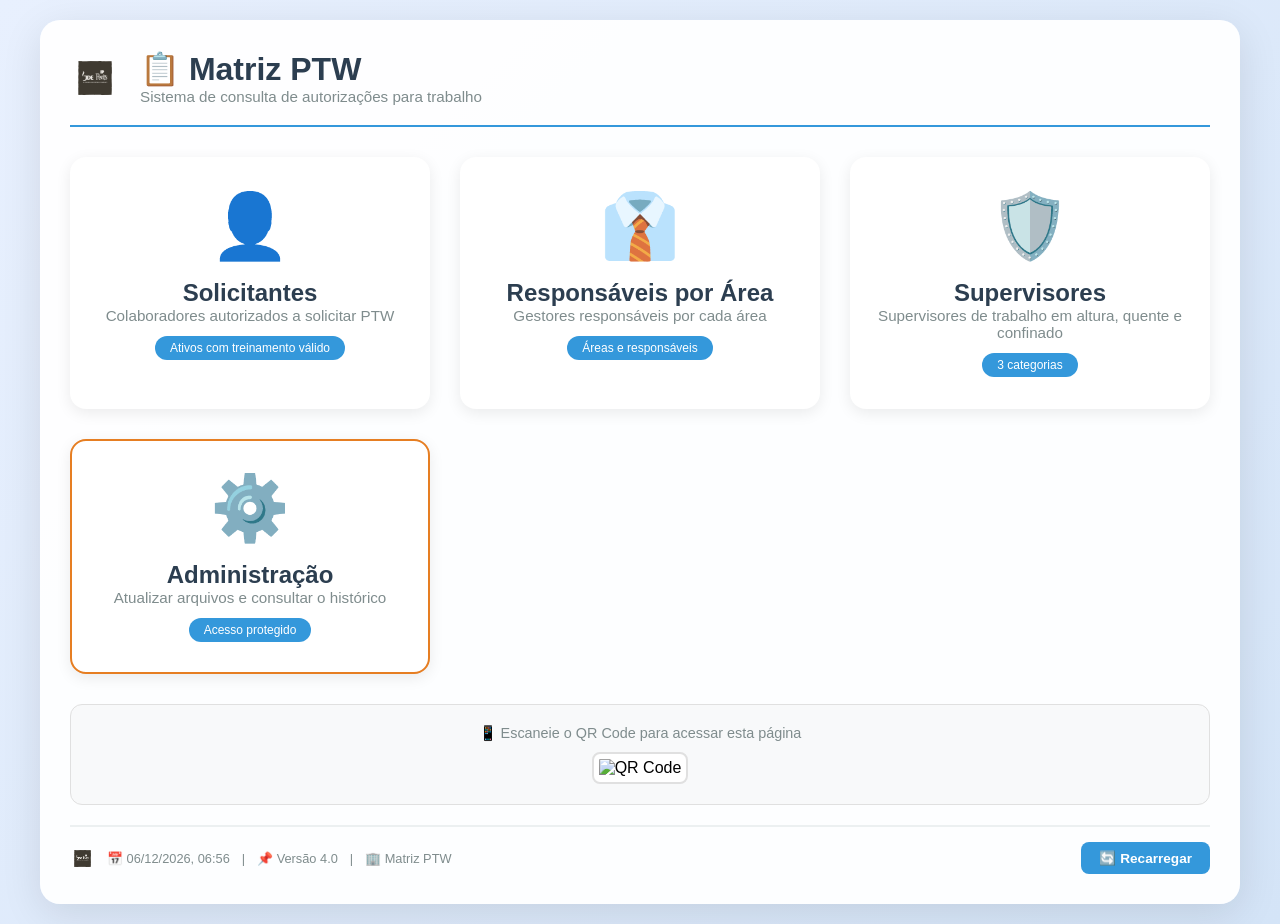
==== index.html @ 814be26e "Add protected admin data updates" ====
<!DOCTYPE html>
<html lang="pt-br">
<head>
    <meta charset="UTF-8" />
    <meta name="viewport" content="width=device-width, initial-scale=1.0" />
    <title>Matriz PTW - Sistema de Visualização</title>
    <link rel="stylesheet" href="style.css" />
</head>
<body>
    <div class="container">
        <header>
            <div class="header-top">
                <img src="imagens/logo-jde.png" alt="JDE Logo" class="logo-jde" />
                <div>
                    <h1>📋 Matriz PTW</h1>
                    <p>Sistema de consulta de autorizações para trabalho</p>
                </div>
            </div>
        </header>

        <main class="menu-principal">
            <div class="card-menu" onclick="window.location.href='solicitantes.html'">
                <div class="icon">👤</div>
                <h2>Solicitantes</h2>
                <p>Colaboradores autorizados a solicitar PTW</p>
                <span class="badge">Ativos com treinamento válido</span>
            </div>

            <div class="card-menu" onclick="window.location.href='responsaveis.html'">
                <div class="icon">👔</div>
                <h2>Responsáveis por Área</h2>
                <p>Gestores responsáveis por cada área</p>
                <span class="badge">Áreas e responsáveis</span>
            </div>

            <div class="card-menu" onclick="window.location.href='supervisores.html'">
                <div class="icon">🛡️</div>
                <h2>Supervisores</h2>
                <p>Supervisores de trabalho em altura, quente e confinado</p>
                <span class="badge">3 categorias</span>
            </div>

            <div class="card-menu card-admin" onclick="window.location.href='admin.html'">
                <div class="icon">⚙️</div>
                <h2>Administração</h2>
                <p>Atualizar arquivos e consultar o histórico</p>
                <span class="badge">Acesso protegido</span>
            </div>
        </main>

        <!-- QR Code Central -->
        <div class="qr-code-central">
            <p>📱 Escaneie o QR Code para acessar esta página</p>
            <img id="qrIndex" src="" alt="QR Code" />
        </div>

        <footer>
            <div class="footer-left">
                <img src="imagens/logo-jde.png" alt="JDE" class="logo-footer" />
                <span>📅 <span id="data-atualizacao">Carregando...</span></span>
                <span>|</span>
                <span>📌 Versão 4.0</span>
                <span>|</span>
                <span>🏢 Matriz PTW</span>
            </div>
            <div class="footer-right">
                <button onclick="atualizarDados()" class="btn-atualizar">🔄 Recarregar</button>
            </div>
        </footer>
    </div>

    <script src="script.js"></script>
</body>
</html>
---- style.css ----
* {
    margin: 0;
    padding: 0;
    box-sizing: border-box;
    font-family: 'Segoe UI', Tahoma, Geneva, Verdana, sans-serif;
}

body {
    background: linear-gradient(135deg, #e8f0fe 0%, #d4e4f7 100%);
    min-height: 100vh;
    padding: 20px;
}

.container {
    max-width: 1200px;
    margin: 0 auto;
    background: rgba(255, 255, 255, 0.95);
    border-radius: 20px;
    padding: 30px;
    box-shadow: 0 10px 40px rgba(0, 0, 0, 0.1);
}

/* ===== HEADER ===== */
header {
    display: flex;
    justify-content: space-between;
    align-items: center;
    flex-wrap: wrap;
    padding-bottom: 20px;
    border-bottom: 2px solid #3498db;
    margin-bottom: 30px;
}

.header-top {
    display: flex;
    align-items: center;
    gap: 20px;
}

.logo-jde {
    height: 50px;
    width: auto;
    object-fit: contain;
}

header h1 {
    font-size: 2rem;
    color: #2c3e50;
}

header p {
    color: #7f8c8d;
    font-size: 0.95rem;
}

.btn-voltar {
    background: #7f8c8d;
    color: white;
    padding: 8px 16px;
    border-radius: 8px;
    text-decoration: none;
    font-weight: 600;
    transition: background 0.3s;
    font-size: 0.9rem;
}

.btn-voltar:hover {
    background: #95a5a6;
}

/* ===== MENU PRINCIPAL ===== */
.menu-principal {
    display: grid;
    grid-template-columns: repeat(auto-fit, minmax(280px, 1fr));
    gap: 30px;
    margin: 30px 0;
}

.card-menu {
    background: white;
    border-radius: 16px;
    padding: 30px 20px;
    text-align: center;
    cursor: pointer;
    transition: all 0.3s ease;
    box-shadow: 0 4px 15px rgba(0, 0, 0, 0.08);
    border: 2px solid transparent;
}

.card-menu:hover {
    transform: translateY(-8px);
    box-shadow: 0 12px 30px rgba(52, 152, 219, 0.25);
    border-color: #3498db;
}

.card-menu .icon {
    font-size: 4rem;
    margin-bottom: 15px;
}

.card-menu h2 {
    color: #2c3e50;
    font-size: 1.5rem;
}

.card-menu p {
    color: #7f8c8d;
    font-size: 0.95rem;
}

.card-menu .badge {
    display: inline-block;
    background: #3498db;
    color: white;
    padding: 5px 15px;
    border-radius: 20px;
    font-size: 0.75rem;
    margin-top: 12px;
}
    .card-admin {
        border-color: #e67e22;
    }
    .admin-login {
        max-width: 420px;
        margin: 50px auto 80px;
        padding: 35px;
        text-align: center;
        background: #f8f9fa;
        border: 1px solid #e0e0e0;
        border-radius: 16px;
    }
    .admin-lock,
    .admin-card-icon {
        font-size: 3rem;
        margin-bottom: 12px;
    }
    .admin-login h2,
    .admin-toolbar h2 {
        color: #2c3e50;
    }
    .admin-login p,
    .admin-toolbar p,
    .admin-upload-card p {
        color: #7f8c8d;
        margin: 8px 0 20px;
    }
    .admin-login form {
        display: flex;
        flex-direction: column;
        gap: 10px;
        text-align: left;
    }
    .admin-login input {
        padding: 12px 14px;
        border: 2px solid #e0e0e0;
        border-radius: 8px;
        font-size: 1rem;
    }
    .admin-login input:focus {
        outline: none;
        border-color: #e67e22;
    }
    .admin-toolbar {
        display: flex;
        justify-content: space-between;
        align-items: center;
        gap: 20px;
        margin-bottom: 20px;
    }
    .admin-upload-grid {
        display: grid;
        grid-template-columns: repeat(2, minmax(0, 1fr));
        gap: 20px;
    }
    .admin-upload-card {
        padding: 25px;
        border: 1px solid #e0e0e0;
        border-top: 4px solid #e67e22;
        border-radius: 12px;
        background: #fff;
    }
    .admin-upload-card h3 {
        color: #2c3e50;
        font-size: 1.25rem;
    }
    .file-picker {
        display: inline-block;
        background: #2c3e50;
        color: #fff;
        padding: 9px 14px;
        border-radius: 8px;
        cursor: pointer;
        font-weight: 600;
        font-size: .85rem;
    }
    .file-picker input {
        display: none;
    }
    .selected-file {
        display: block;
        min-height: 20px;
        margin: 12px 0;
        color: #7f8c8d;
        font-size: .8rem;
        overflow-wrap: anywhere;
    }
    .admin-upload-button {
        background: #27ae60;
    }
    .admin-upload-button:disabled {
        background: #bdc3c7;
        cursor: not-allowed;
    }
    .btn-secundario {
        background: #7f8c8d;
    }
    .history-section {
        margin-top: 45px;
    }
    .history-empty {
        text-align: center;
        padding: 25px !important;
        color: #7f8c8d;
    }
    .history-section table {
        min-width: 850px;
    }

/* ===== FILTROS ===== */
.filtros {
    display: flex;
    flex-wrap: wrap;
    gap: 15px;
    margin-bottom: 25px;
    padding: 20px;
    background: #f8f9fa;
    border-radius: 12px;
    align-items: center;
}

.filtros input,
.filtros select {
    flex: 1;
    min-width: 180px;
    padding: 10px 14px;
    border: 2px solid #e0e0e0;
    border-radius: 8px;
    font-size: 0.95rem;
    transition: border-color 0.3s;
}

.filtros input:focus,
.filtros select:focus {
    outline: none;
    border-color: #3498db;
}

.filtros label {
    font-weight: 600;
    color: #2c3e50;
    margin-right: 6px;
    font-size: 0.9rem;
}

.contador {
    background: #2c3e50;
    color: white;
    padding: 6px 14px;
    border-radius: 20px;
    font-size: 0.8rem;
    font-weight: 600;
    white-space: nowrap;
}

/* ===== TABELAS ===== */
.tabela-container {
    overflow-x: auto;
    border-radius: 12px;
    border: 1px solid #e0e0e0;
}

table {
    width: 100%;
    border-collapse: collapse;
    font-size: 0.9rem;
    min-width: 600px;
}

thead {
    background: #2c3e50;
    color: white;
}

thead th {
    padding: 12px 16px;
    text-align: left;
    font-weight: 600;
    white-space: nowrap;
}

tbody tr:nth-child(even) {
    background: #f8f9fa;
}

tbody tr:hover {
    background: #e3f2fd;
}

tbody td {
    padding: 10px 16px;
    border-bottom: 1px solid #e0e0e0;
}

.status-valido {
    color: #27ae60;
    font-weight: 700;
}

.status-vencido {
    color: #e74c3c;
    font-weight: 700;
}

.areas-lista {
    display: flex;
    flex-wrap: wrap;
    gap: 4px;
}

.areas-lista span {
    background: #ecf0f1;
    padding: 2px 10px;
    border-radius: 12px;
    font-size: 0.7rem;
}

/* ===== ABAS ===== */
.abas {
    display: flex;
    gap: 5px;
    margin-bottom: 20px;
    flex-wrap: wrap;
}

.aba {
    padding: 10px 20px;
    background: #ecf0f1;
    border: none;
    border-radius: 8px 8px 0 0;
    cursor: pointer;
    font-weight: 600;
    font-size: 0.95rem;
    transition: all 0.3s;
    color: #2c3e50;
}

.aba.ativa {
    background: #2c3e50;
    color: white;
}

.aba:hover:not(.ativa) {
    background: #d5dbdb;
}

/* ===== QR CODE CENTRAL ===== */
.qr-code-central {
    text-align: center;
    padding: 20px;
    margin: 20px 0;
    background: #f8f9fa;
    border-radius: 12px;
    border: 1px solid #e0e0e0;
}

.qr-code-central p {
    color: #7f8c8d;
    font-size: 0.9rem;
    margin-bottom: 10px;
}

.qr-code-central img {
    width: 120px;
    height: 120px;
    border: 2px solid #e0e0e0;
    border-radius: 8px;
    padding: 5px;
    background: white;
}

/* ===== FOOTER ACTIONS ===== */
.footer-actions {
    display: flex;
    justify-content: space-between;
    align-items: center;
    flex-wrap: wrap;
    gap: 20px;
    margin-top: 25px;
    padding: 15px 20px;
    background: #f8f9fa;
    border-radius: 12px;
    border: 1px solid #e0e0e0;
}

.upload-section {
    display: flex;
    flex-direction: column;
    align-items: flex-start;
    gap: 5px;
}

.upload-hint {
    font-size: 0.75rem;
    color: #7f8c8d;
    background: #ecf0f1;
    padding: 4px 12px;
    border-radius: 12px;
}

.qr-code {
    text-align: center;
    min-width: 100px;
}

.qr-code img {
    width: 80px;
    height: 80px;
    border: 2px solid #e0e0e0;
    border-radius: 8px;
    padding: 4px;
    background: white;
}

.qr-code p {
    margin-top: 4px;
    font-size: 0.7rem;
    color: #7f8c8d;
}

/* ===== FOOTER ===== */
footer {
    margin-top: 20px;
    padding-top: 15px;
    border-top: 2px solid #ecf0f1;
    display: flex;
    justify-content: space-between;
    align-items: center;
    flex-wrap: wrap;
    gap: 10px;
}

.footer-left {
    display: flex;
    align-items: center;
    gap: 12px;
    flex-wrap: wrap;
    color: #7f8c8d;
    font-size: 0.8rem;
}

.logo-footer {
    height: 25px;
    width: auto;
    object-fit: contain;
}

.footer-right {
    display: flex;
    gap: 8px;
    flex-wrap: wrap;
}

/* ===== BOTÕES ===== */
.btn-atualizar {
    background: #3498db;
    color: white;
    border: none;
    padding: 8px 18px;
    border-radius: 8px;
    font-weight: 600;
    cursor: pointer;
    transition: background 0.3s;
    font-size: 0.85rem;
}

.btn-atualizar:hover {
    background: #2980b9;
}

/* ===== MODAL ===== */
.modal {
    position: fixed;
    z-index: 1000;
    left: 0;
    top: 0;
    width: 100%;
    height: 100%;
    background: rgba(0,0,0,0.5);
    display: flex;
    align-items: center;
    justify-content: center;
}

.modal-content {
    background: white;
    border-radius: 16px;
    max-width: 550px;
    width: 90%;
    max-height: 90vh;
    overflow-y: auto;
    box-shadow: 0 20px 60px rgba(0,0,0,0.3);
}

.modal-header {
    padding: 16px 24px;
    border-bottom: 2px solid #ecf0f1;
    display: flex;
    justify-content: space-between;
    align-items: center;
}

.modal-header h2 {
    margin: 0;
    color: #2c3e50;
    font-size: 1.3rem;
}

.modal-close {
    font-size: 28px;
    cursor: pointer;
    color: #7f8c8d;
    line-height: 1;
}

.modal-close:hover {
    color: #e74c3c;
}

.modal-body {
    padding: 24px;
}

.modal-body p {
    color: #7f8c8d;
    margin-bottom: 15px;
}

.arquivo-esperado {
    background: #fff3cd;
    padding: 10px 14px;
    border-radius: 8px;
    margin: 10px 0;
    border: 1px solid #ffc107;
    font-size: 0.9rem;
}

.arquivo-esperado strong {
    color: #856404;
}

.arquivo-esperado span {
    color: #856404;
    font-weight: 600;
}

.upload-area {
    border: 2px dashed #3498db;
    border-radius: 12px;
    padding: 30px;
    text-align: center;
    cursor: pointer;
    transition: all 0.3s;
    background: #f8f9fa;
    margin: 15px 0;
}

.upload-area.dragover {
    border-color: #27ae60;
    background: #e8f8f0;
}

.upload-area.has-file {
    border-color: #27ae60;
    background: #e8f8f0;
}

.file-info {
    background: #e8f4fd;
    padding: 10px 14px;
    border-radius: 8px;
    margin: 10px 0;
}

.upload-loading {
    background: #e8f4fd;
    padding: 12px;
    border-radius: 8px;
    margin: 10px 0;
    text-align: center;
}

.upload-error {
    background: #fde8e8;
    padding: 12px;
    border-radius: 8px;
    margin: 10px 0;
    text-align: center;
    color: #e74c3c;
}

/* ===== RESPONSIVIDADE ===== */
@media (max-width: 768px) {
    .container {
        padding: 15px;
    }

    header {
        flex-direction: column;
        align-items: stretch;
        gap: 10px;
    }

    .header-top {
        flex-direction: column;
        text-align: center;
    }

    .logo-jde {
        height: 40px;
    }

    header h1 {
        font-size: 1.5rem;
    }

    .btn-voltar {
        text-align: center;
    }

    .menu-principal {
        grid-template-columns: 1fr;
    }
        .admin-upload-grid {
            grid-template-columns: 1fr;
        }
        .admin-toolbar {
            align-items: stretch;
            flex-direction: column;
        }

    .filtros {
        flex-direction: column;
        padding: 15px;
    }

    .filtros input,
    .filtros select {
        min-width: 100%;
    }

    .footer-actions {
        flex-direction: column;
        align-items: center;
        text-align: center;
    }

    .upload-section {
        align-items: center;
    }

    .qr-code {
        min-width: 80px;
    }

    .qr-code img {
        width: 60px;
        height: 60px;
    }

    footer {
        flex-direction: column;
        text-align: center;
    }

    .footer-left {
        justify-content: center;
    }

    .footer-right {
        justify-content: center;
    }

    .logo-footer {
        height: 20px;
    }

    .qr-code-central img {
        width: 100px;
        height: 100px;
    }

    table {
        font-size: 0.75rem;
        min-width: 400px;
    }

    thead th,
    tbody td {
        padding: 6px 10px;
    }

    .modal-content {
        max-width: 95%;
    }

    .modal-body {
        padding: 16px;
    }

    .upload-area {
        padding: 20px;
    }

    .upload-area div[style*="font-size:4rem"] {
        font-size: 3rem !important;
    }
}
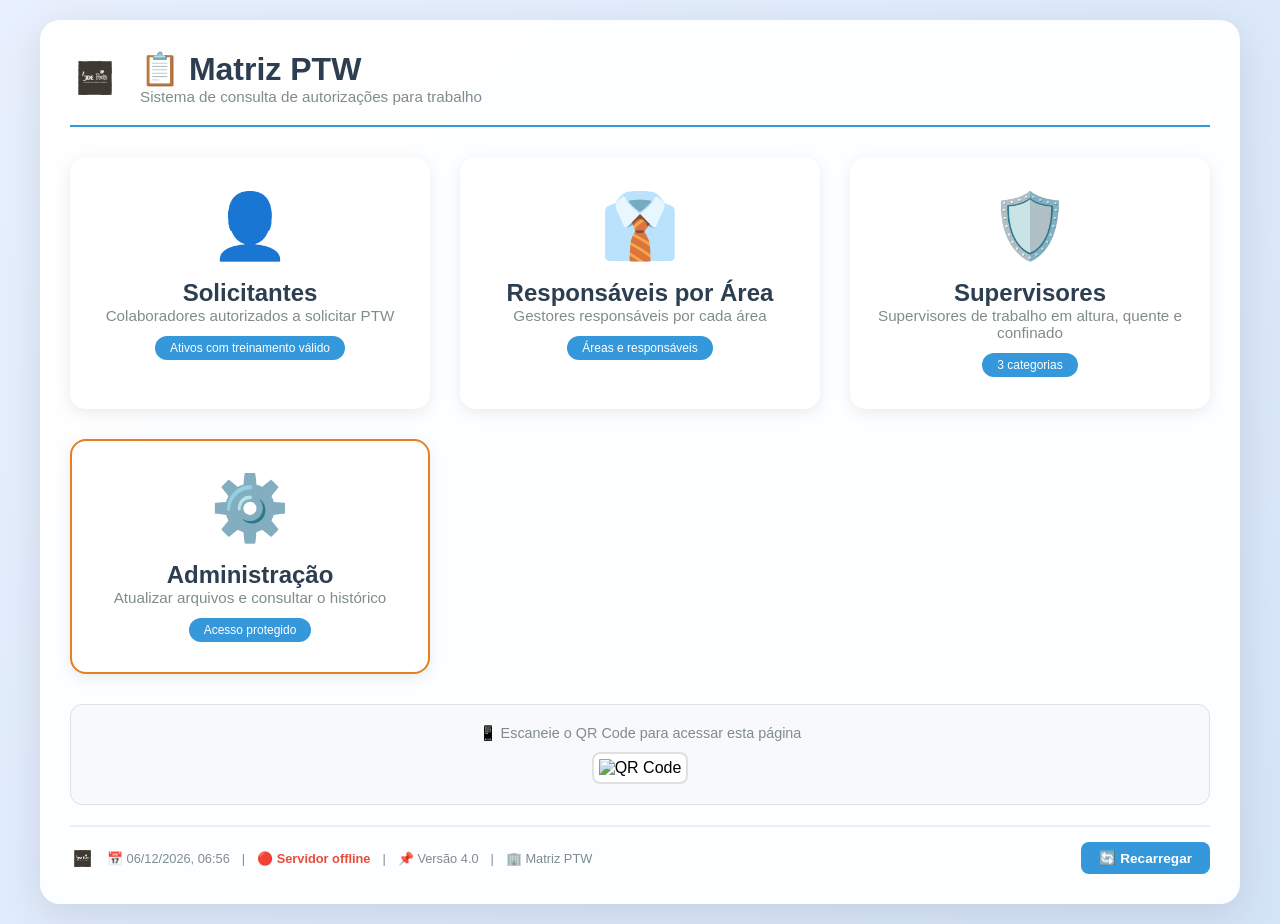
==== commit f4ea5f55: "Prepare API URLs for production" ====
--- a/index.html
+++ b/index.html
@@ -59,6 +59,8 @@
                 <img src="imagens/logo-jde.png" alt="JDE" class="logo-footer" />
                 <span>📅 <span id="data-atualizacao">Carregando...</span></span>
                 <span>|</span>
+                <span id="status-servidor">🟡 Verificando servidor...</span>
+                <span>|</span>
                 <span>📌 Versão 4.0</span>
                 <span>|</span>
                 <span>🏢 Matriz PTW</span>
--- a/style.css
+++ b/style.css
@@ -321,6 +321,16 @@
     font-weight: 700;
 }
 
+.servidor-online {
+    color: #27ae60;
+    font-weight: 600;
+}
+
+.servidor-offline {
+    color: #e74c3c;
+    font-weight: 600;
+}
+
 .areas-lista {
     display: flex;
     flex-wrap: wrap;
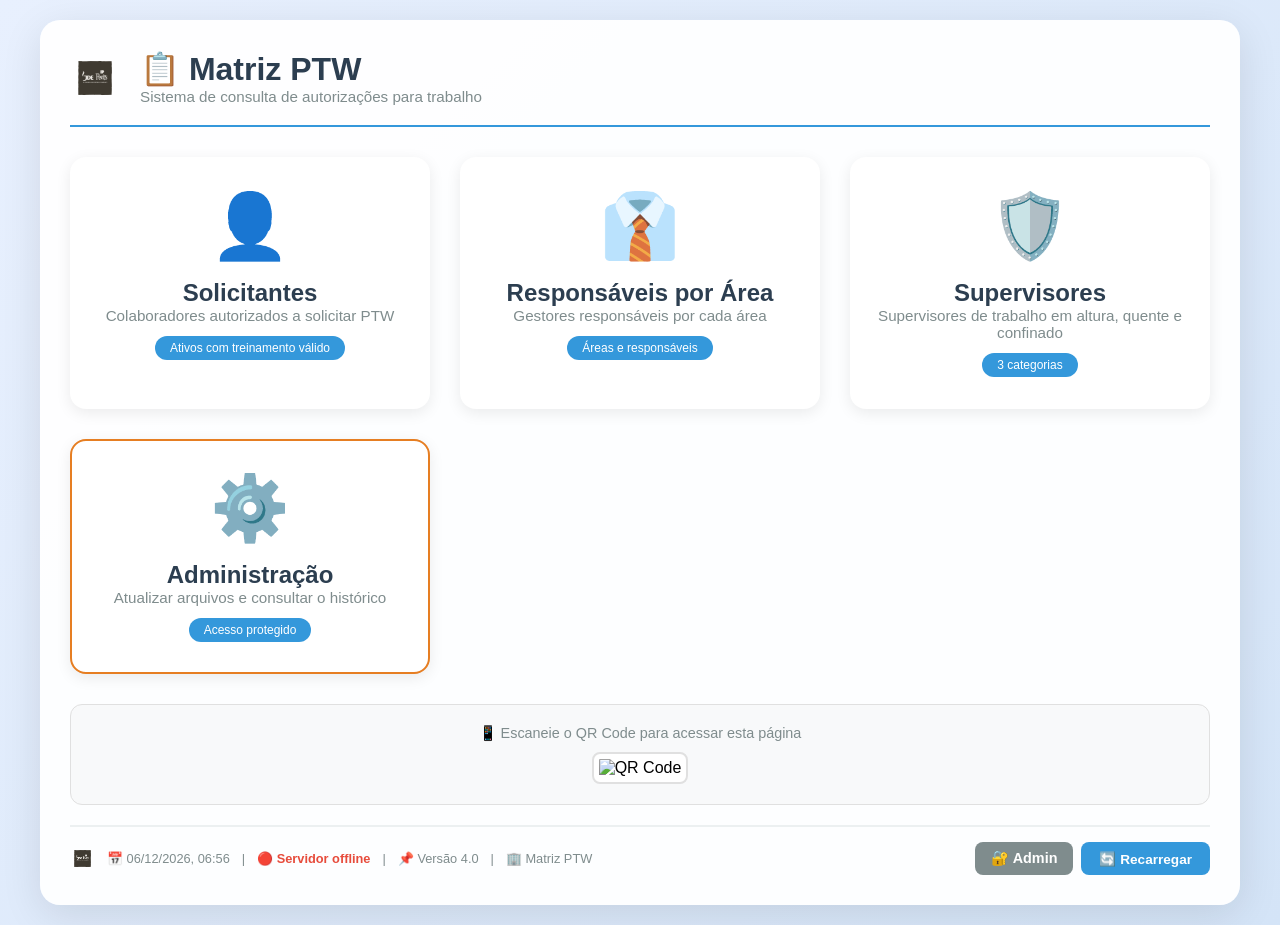
==== commit 4e6d6281: "Add Vercel serverless PTW administration" ====
--- a/index.html
+++ b/index.html
@@ -66,6 +66,7 @@
                 <span>🏢 Matriz PTW</span>
             </div>
             <div class="footer-right">
+                <a href="admin.html" class="btn-voltar">🔐 Admin</a>
                 <button onclick="atualizarDados()" class="btn-atualizar">🔄 Recarregar</button>
             </div>
         </footer>
--- a/style.css
+++ b/style.css
@@ -226,6 +226,38 @@
         min-width: 850px;
     }
 
+    .progress-wrap {
+        margin: 20px 0;
+        padding: 14px;
+        background: #f8f9fa;
+        border: 1px solid #e0e0e0;
+        border-radius: 10px;
+    }
+
+    .progress-label {
+        display: flex;
+        justify-content: space-between;
+        gap: 12px;
+        margin-bottom: 8px;
+        color: #2c3e50;
+        font-size: .85rem;
+    }
+
+    .progress-wrap progress {
+        width: 100%;
+        height: 12px;
+        accent-color: #27ae60;
+    }
+
+    .admin-count {
+        margin: 12px 0;
+        padding: 12px 14px;
+        color: #2c3e50;
+        background: #e8f4fd;
+        border-radius: 8px;
+        font-weight: 600;
+    }
+
 /* ===== FILTROS ===== */
 .filtros {
     display: flex;
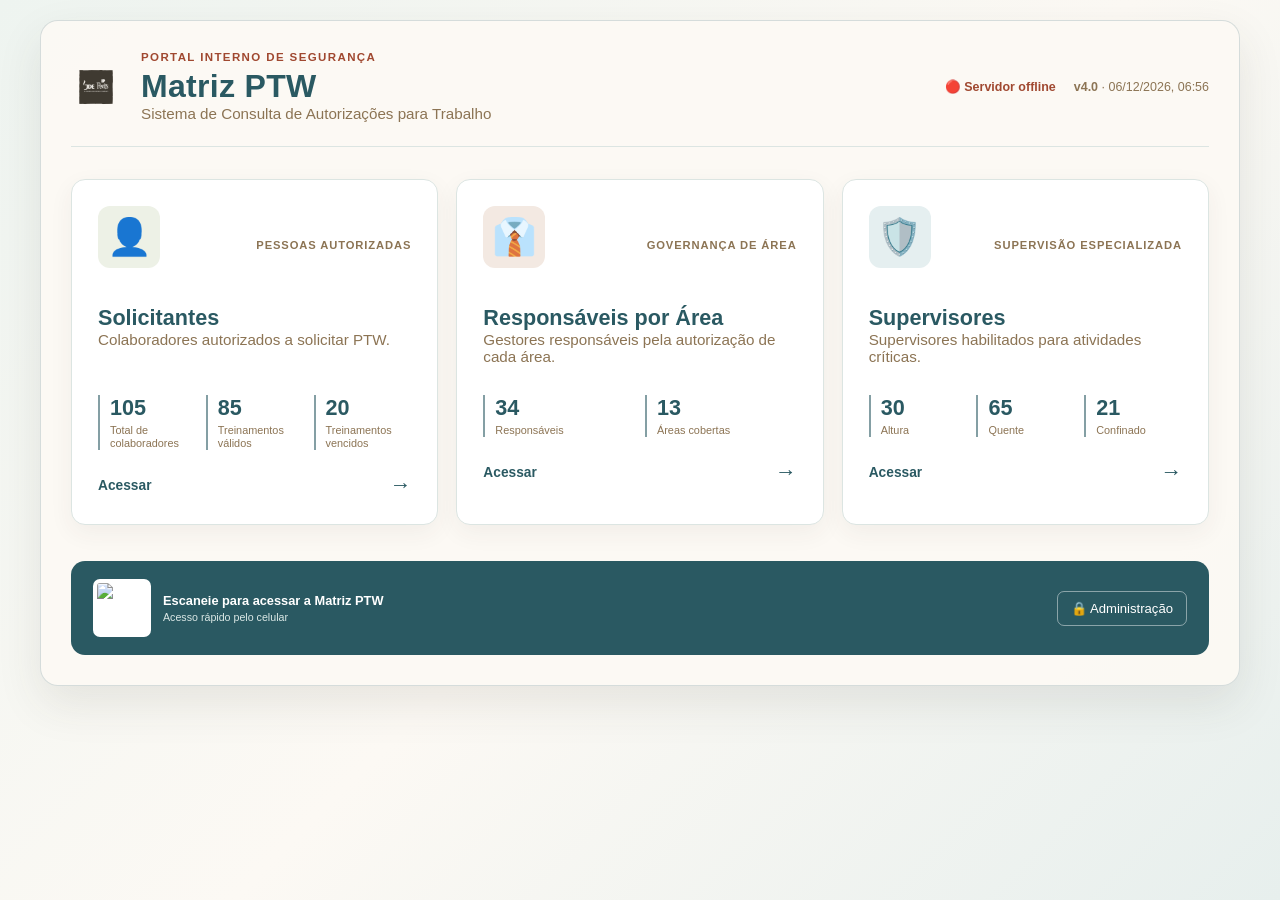
==== commit ebe6ae86: "feat: add PTW backups and modern admin panel" ====
--- a/index.html
+++ b/index.html
@@ -8,70 +8,70 @@
 </head>
 <body>
     <div class="container">
-        <header>
+        <header class="site-header">
             <div class="header-top">
                 <img src="imagens/logo-jde.png" alt="JDE Logo" class="logo-jde" />
                 <div>
-                    <h1>📋 Matriz PTW</h1>
-                    <p>Sistema de consulta de autorizações para trabalho</p>
+                    <p class="eyebrow">Portal interno de segurança</p>
+                    <h1>Matriz PTW</h1>
+                    <p>Sistema de Consulta de Autorizações para Trabalho</p>
                 </div>
+            </div>
+            <div class="header-meta">
+                <span id="status-servidor" class="status-pill status-pending">Verificando API</span>
+                <span><strong>v4.0</strong> · <span id="data-atualizacao">Carregando...</span></span>
             </div>
         </header>
 
         <main class="menu-principal">
-            <div class="card-menu" onclick="window.location.href='solicitantes.html'">
-                <div class="icon">👤</div>
+            <div class="card-menu card-solicitantes">
+                <div class="card-menu-top"><div class="icon">👤</div><span class="card-kicker">Pessoas autorizadas</span></div>
                 <h2>Solicitantes</h2>
-                <p>Colaboradores autorizados a solicitar PTW</p>
-                <span class="badge">Ativos com treinamento válido</span>
+                <p>Colaboradores autorizados a solicitar PTW.</p>
+                <div class="card-metrics">
+                    <div><strong id="homeSolicitantesTotal">--</strong><span>Total de colaboradores</span></div>
+                    <div><strong id="homeSolicitantesValidos">--</strong><span>Treinamentos válidos</span></div>
+                    <div><strong id="homeSolicitantesVencidos">--</strong><span>Treinamentos vencidos</span></div>
+                </div>
+                <a class="card-action" href="solicitantes.html">Acessar <span aria-hidden="true">→</span></a>
             </div>
 
-            <div class="card-menu" onclick="window.location.href='responsaveis.html'">
-                <div class="icon">👔</div>
+            <div class="card-menu card-responsaveis">
+                <div class="card-menu-top"><div class="icon">👔</div><span class="card-kicker">Governança de área</span></div>
                 <h2>Responsáveis por Área</h2>
-                <p>Gestores responsáveis por cada área</p>
-                <span class="badge">Áreas e responsáveis</span>
+                <p>Gestores responsáveis pela autorização de cada área.</p>
+                <div class="card-metrics card-metrics-2">
+                    <div><strong id="homeResponsaveisTotal">--</strong><span>Responsáveis</span></div>
+                    <div><strong id="homeResponsaveisAreas">--</strong><span>Áreas cobertas</span></div>
+                </div>
+                <a class="card-action" href="responsaveis.html">Acessar <span aria-hidden="true">→</span></a>
             </div>
 
-            <div class="card-menu" onclick="window.location.href='supervisores.html'">
-                <div class="icon">🛡️</div>
+            <div class="card-menu card-supervisores">
+                <div class="card-menu-top"><div class="icon">🛡️</div><span class="card-kicker">Supervisão especializada</span></div>
                 <h2>Supervisores</h2>
-                <p>Supervisores de trabalho em altura, quente e confinado</p>
-                <span class="badge">3 categorias</span>
-            </div>
-
-            <div class="card-menu card-admin" onclick="window.location.href='admin.html'">
-                <div class="icon">⚙️</div>
-                <h2>Administração</h2>
-                <p>Atualizar arquivos e consultar o histórico</p>
-                <span class="badge">Acesso protegido</span>
+                <p>Supervisores habilitados para atividades críticas.</p>
+                <div class="card-metrics">
+                    <div><strong id="homeSupervisoresAltura">--</strong><span>Altura</span></div>
+                    <div><strong id="homeSupervisoresQuente">--</strong><span>Quente</span></div>
+                    <div><strong id="homeSupervisoresConfinado">--</strong><span>Confinado</span></div>
+                </div>
+                <a class="card-action" href="supervisores.html">Acessar <span aria-hidden="true">→</span></a>
             </div>
         </main>
 
-        <!-- QR Code Central -->
-        <div class="qr-code-central">
-            <p>📱 Escaneie o QR Code para acessar esta página</p>
-            <img id="qrIndex" src="" alt="QR Code" />
-        </div>
-
-        <footer>
+        <footer class="corporate-footer">
             <div class="footer-left">
-                <img src="imagens/logo-jde.png" alt="JDE" class="logo-footer" />
-                <span>📅 <span id="data-atualizacao">Carregando...</span></span>
-                <span>|</span>
-                <span id="status-servidor">🟡 Verificando servidor...</span>
-                <span>|</span>
-                <span>📌 Versão 4.0</span>
-                <span>|</span>
-                <span>🏢 Matriz PTW</span>
+                <img id="qrIndex" src="" alt="QR Code para acessar a Matriz PTW" class="footer-qr" />
+                <span><strong>Escaneie para acessar a Matriz PTW</strong><small>Acesso rápido pelo celular</small></span>
             </div>
             <div class="footer-right">
-                <a href="admin.html" class="btn-voltar">🔐 Admin</a>
-                <button onclick="atualizarDados()" class="btn-atualizar">🔄 Recarregar</button>
+                <a href="admin.html" class="footer-admin-link">🔒 Administração</a>
             </div>
         </footer>
     </div>
 
+    <script src="config.js"></script>
     <script src="script.js"></script>
 </body>
 </html>
--- a/style.css
+++ b/style.css
@@ -159,6 +159,11 @@
     .admin-login input:focus {
         outline: none;
         border-color: #e67e22;
+    }
+    .admin-login small {
+        color: #7f8c8d;
+        font-size: .78rem;
+        margin-bottom: 4px;
     }
     .admin-toolbar {
         display: flex;
@@ -766,4 +771,69 @@
     .upload-area div[style*="font-size:4rem"] {
         font-size: 3rem !important;
     }
-}+}
+
+/* ===== IDENTIDADE JDE / EXPERIENCIA CORPORATIVA ===== */
+:root {
+    --jde-focus: #2A5962;
+    --jde-possibility: #849FA4;
+    --jde-flat-white: #FCF9F4;
+    --jde-direction: #6B7C43;
+    --jde-ambition: #A04830;
+    --jde-mocha: #8C7454;
+    --jde-doppio: #3F3A31;
+    --jde-freedom: #CC902D;
+    --jde-line: #dce5e2;
+    --jde-shadow: 0 18px 45px rgba(63, 58, 49, .10);
+}
+
+body {
+    background: linear-gradient(135deg, #eef4f0 0%, var(--jde-flat-white) 52%, #e7efed 100%);
+    color: var(--jde-doppio);
+    font-family: 'Segoe UI', Tahoma, Geneva, Verdana, sans-serif;
+}
+
+.container { background: rgba(252, 249, 244, .94); border: 1px solid rgba(132, 159, 164, .32); border-radius: 18px; box-shadow: var(--jde-shadow); }
+.site-header { border-bottom: 1px solid var(--jde-line); margin-bottom: 32px; padding-bottom: 24px; }
+.site-header h1, header h1 { color: var(--jde-focus); letter-spacing: .01em; }
+.site-header p:not(.eyebrow), header p { color: var(--jde-mocha); }
+.eyebrow { color: var(--jde-ambition) !important; font-size: .72rem !important; font-weight: 800; letter-spacing: .12em; margin-bottom: 5px !important; text-transform: uppercase; }
+.header-meta { align-items: center; color: var(--jde-mocha); display: flex; font-size: .78rem; gap: 18px; }
+.status-pill { border-radius: 99px; display: inline-flex; font-weight: 700; padding: 7px 12px; }
+.status-pending { background: #f1eadb; color: var(--jde-mocha); }
+.servidor-online { color: var(--jde-direction) !important; }
+.servidor-offline { color: var(--jde-ambition) !important; }
+
+.menu-principal { gap: 18px; margin: 8px 0 34px; }
+.card-menu { border: 1px solid var(--jde-line); border-radius: 14px; box-shadow: 0 8px 24px rgba(63, 58, 49, .06); cursor: default; padding: 26px; text-align: left; transition: transform .22s ease, box-shadow .22s ease, border-color .22s ease; }
+.card-menu:hover { border-color: var(--jde-possibility); box-shadow: 0 18px 34px rgba(42, 89, 98, .14); transform: translateY(-5px); }
+.card-menu-top { align-items: center; display: flex; justify-content: space-between; }
+.card-menu .icon { align-items: center; background: #e7efed; border-radius: 12px; display: flex; font-size: 2.25rem; height: 62px; justify-content: center; width: 62px; }
+.card-solicitantes .icon { background: #edf1e6; }.card-responsaveis .icon { background: #f3e9e2; }.card-supervisores .icon { background: #e5eff0; }
+.card-kicker { color: var(--jde-mocha); font-size: .7rem; font-weight: 800; letter-spacing: .08em; text-transform: uppercase; }
+.card-menu h2 { color: var(--jde-focus); font-size: 1.35rem; margin-top: 22px; }
+.card-menu p { color: var(--jde-mocha); min-height: 42px; }
+.card-metrics { display: grid; gap: 10px; grid-template-columns: repeat(3, 1fr); margin: 22px 0; }
+.card-metrics-2 { grid-template-columns: repeat(2, 1fr); }
+.card-metrics div { border-left: 2px solid var(--jde-possibility); padding-left: 10px; }
+.card-metrics strong { color: var(--jde-focus); display: block; font-size: 1.35rem; }.card-metrics span { color: var(--jde-mocha); display: block; font-size: .68rem; line-height: 1.2; margin-top: 3px; }
+.card-action { align-items: center; color: var(--jde-focus); display: flex; font-size: .86rem; font-weight: 800; justify-content: space-between; text-decoration: none; }.card-action span { font-size: 1.35rem; }
+.badge { background: var(--jde-focus) !important; }
+
+.stats-grid { display: grid; gap: 14px; grid-template-columns: repeat(3, 1fr); margin: -8px 0 24px; }
+.stats-grid-4 { grid-template-columns: repeat(4, 1fr); }
+.stat-card { background: #fff; border: 1px solid var(--jde-line); border-radius: 12px; box-shadow: 0 6px 18px rgba(63, 58, 49, .05); padding: 17px 18px; }.stat-card span { color: var(--jde-mocha); display: block; font-size: .76rem; }.stat-card strong { color: var(--jde-focus); display: block; font-size: 1.65rem; margin-top: 7px; }.stat-success { border-left: 4px solid var(--jde-direction); }.stat-success strong { color: var(--jde-direction); }.stat-danger { border-left: 4px solid var(--jde-ambition); }.stat-danger strong { color: var(--jde-ambition); }
+.filtros { background: #edf3f1; border: 1px solid var(--jde-line); }.filtros input, .filtros select { border-color: #cbd9d5; }.filtros input:focus, .filtros select:focus { border-color: var(--jde-focus); }.contador { background: var(--jde-focus); }
+.tabela-container { border-color: var(--jde-line); box-shadow: 0 8px 22px rgba(63, 58, 49, .05); }.tabela-container thead { background: var(--jde-focus); }.tabela-container tbody tr:nth-child(even) { background: #f6f8f5; }.tabela-container tbody tr:hover { background: #edf3f1; }.tabela-container tbody td { border-color: var(--jde-line); }
+.status-valido { color: var(--jde-direction); }.status-vencido { color: var(--jde-ambition); }.areas-lista span { background: #e7efed; color: var(--jde-focus); }
+.aba { background: #e8efed; color: var(--jde-focus); }.aba.ativa { background: var(--jde-focus); }.aba:hover:not(.ativa) { background: #d5e3e0; }
+.corporate-footer { align-items: center; background: var(--jde-focus); border: 0; border-radius: 14px; color: #fff; margin-top: 36px; padding: 18px 22px; }.corporate-footer .footer-left { color: #fff; }.corporate-footer small { color: #dbe8e6; display: block; margin-top: 3px; }.footer-qr { background: #fff; border-radius: 7px; height: 58px; padding: 4px; width: 58px; }.footer-admin-link { border: 1px solid rgba(255,255,255,.45); border-radius: 7px; color: #fff; font-size: .82rem; padding: 9px 13px; text-decoration: none; }.footer-admin-link:hover { background: rgba(255,255,255,.12); }
+.btn-atualizar { background: var(--jde-focus); }.btn-atualizar:hover { background: #1e454c; }.btn-voltar { background: var(--jde-mocha); }.btn-voltar:hover { background: var(--jde-doppio); }
+
+.admin-dashboard { margin-top: 8px; }.admin-overview { display: grid; gap: 14px; grid-template-columns: repeat(3, 1fr); margin-bottom: 24px; }.admin-overview-card { background: #edf3f1; border: 1px solid var(--jde-line); border-radius: 12px; padding: 17px; }.admin-overview-card div { color: var(--jde-focus); font-weight: 800; }.admin-overview-card small { color: var(--jde-mocha); display: block; margin-top: 5px; }.admin-upload-grid { gap: 16px; }.admin-upload-card { background: #fff; border: 1px solid var(--jde-line); border-top: 4px solid var(--jde-focus); box-shadow: 0 8px 20px rgba(63,58,49,.06); }.admin-upload-card h3 { color: var(--jde-focus); }.admin-upload-card p { color: var(--jde-mocha); }.admin-card-green { border-top-color: var(--jde-direction); }.admin-card-copper { border-top-color: var(--jde-ambition); }.admin-card-label { color: var(--jde-mocha); font-size: .7rem; font-weight: 800; letter-spacing: .1em; text-transform: uppercase; }.history-panel { margin-top: 34px; }.section-heading { align-items: end; display: flex; justify-content: space-between; margin-bottom: 14px; }.section-heading h2 { color: var(--jde-focus); margin-top: 4px; }.btn-secundario { background: #e7efed; border: 0; border-radius: 7px; color: var(--jde-focus); cursor: pointer; font-weight: 700; padding: 9px 13px; }
+.admin-login { background: #fff; border: 1px solid var(--jde-line); box-shadow: 0 10px 28px rgba(63,58,49,.06); }.admin-login h2 { color: var(--jde-focus); }
+.admin-card-actions { display: flex; flex-wrap: wrap; gap: 8px; }.admin-card-actions .btn-atualizar { font-size: .76rem; padding: 8px 10px; }
+.backup-panel { background: #f5f8f5; border: 1px solid var(--jde-line); border-radius: 14px; margin-top: 22px; padding: 20px; }.backup-warning { background: #f3e9e2; border-left: 3px solid var(--jde-freedom); color: var(--jde-doppio); font-size: .86rem; margin: 14px 0; padding: 11px 13px; }.backup-download-all { background: var(--jde-focus); border: 0; border-radius: 7px; color: #fff; cursor: pointer; font-weight: 800; padding: 10px 14px; }.backup-download-all:hover { background: #1e454c; }.backup-groups { display: grid; gap: 12px; grid-template-columns: repeat(3, 1fr); }.backup-group { background: #fff; border: 1px solid var(--jde-line); border-radius: 10px; display: flex; flex-direction: column; gap: 8px; padding: 14px; }.backup-group strong { color: var(--jde-focus); font-size: .9rem; }.backup-group a { color: var(--jde-mocha); font-size: .78rem; font-weight: 700; text-decoration: none; }.backup-group a:hover { color: var(--jde-ambition); text-decoration: underline; }
+
+@media (max-width: 768px) { .header-meta { align-items: flex-start; flex-direction: column; gap: 7px; }.stats-grid, .stats-grid-4, .admin-overview, .backup-groups { grid-template-columns: 1fr 1fr; }.card-metrics { gap: 7px; }.card-metrics strong { font-size: 1.15rem; }.corporate-footer { align-items: flex-start; flex-direction: column; }.section-heading { align-items: flex-start; flex-direction: column; gap: 12px; } }
+@media (max-width: 480px) { .stats-grid, .stats-grid-4, .admin-overview { grid-template-columns: 1fr; }.card-menu { padding: 21px; } }
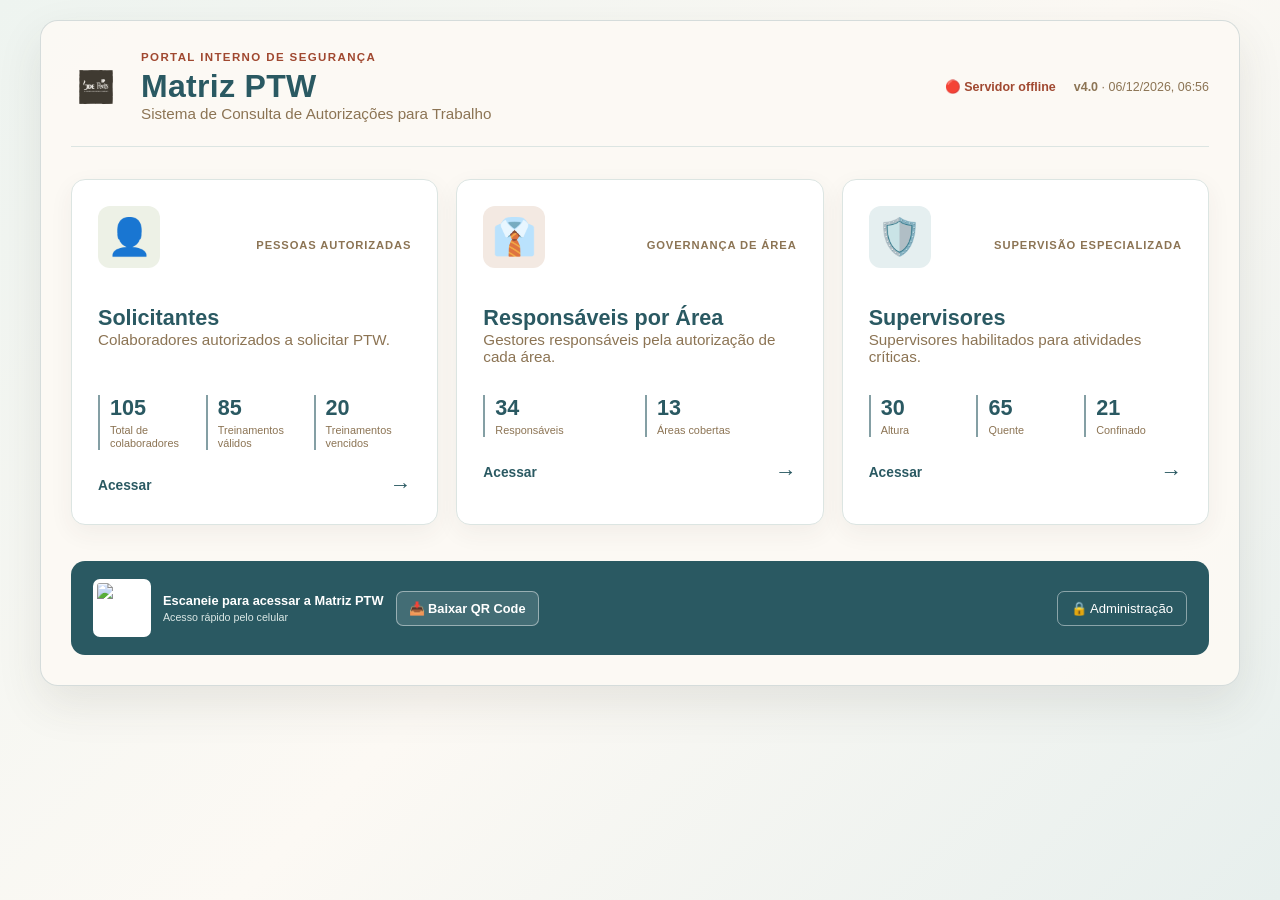
==== commit 61b72792: "feat: add QR code download" ====
--- a/index.html
+++ b/index.html
@@ -62,8 +62,11 @@
 
         <footer class="corporate-footer">
             <div class="footer-left">
-                <img id="qrIndex" src="" alt="QR Code para acessar a Matriz PTW" class="footer-qr" />
-                <span><strong>Escaneie para acessar a Matriz PTW</strong><small>Acesso rápido pelo celular</small></span>
+                <div class="footer-qr-block">
+                    <img id="qrIndex" src="" alt="QR Code para acessar a Matriz PTW" class="footer-qr" />
+                    <span><strong>Escaneie para acessar a Matriz PTW</strong><small>Acesso rápido pelo celular</small></span>
+                    <button type="button" id="btnBaixarQrIndex" class="footer-qr-download" onclick="baixarQRCode('qrIndex')">📥 Baixar QR Code</button>
+                </div>
             </div>
             <div class="footer-right">
                 <a href="admin.html" class="footer-admin-link">🔒 Administração</a>
--- a/style.css
+++ b/style.css
@@ -827,7 +827,7 @@
 .tabela-container { border-color: var(--jde-line); box-shadow: 0 8px 22px rgba(63, 58, 49, .05); }.tabela-container thead { background: var(--jde-focus); }.tabela-container tbody tr:nth-child(even) { background: #f6f8f5; }.tabela-container tbody tr:hover { background: #edf3f1; }.tabela-container tbody td { border-color: var(--jde-line); }
 .status-valido { color: var(--jde-direction); }.status-vencido { color: var(--jde-ambition); }.areas-lista span { background: #e7efed; color: var(--jde-focus); }
 .aba { background: #e8efed; color: var(--jde-focus); }.aba.ativa { background: var(--jde-focus); }.aba:hover:not(.ativa) { background: #d5e3e0; }
-.corporate-footer { align-items: center; background: var(--jde-focus); border: 0; border-radius: 14px; color: #fff; margin-top: 36px; padding: 18px 22px; }.corporate-footer .footer-left { color: #fff; }.corporate-footer small { color: #dbe8e6; display: block; margin-top: 3px; }.footer-qr { background: #fff; border-radius: 7px; height: 58px; padding: 4px; width: 58px; }.footer-admin-link { border: 1px solid rgba(255,255,255,.45); border-radius: 7px; color: #fff; font-size: .82rem; padding: 9px 13px; text-decoration: none; }.footer-admin-link:hover { background: rgba(255,255,255,.12); }
+.corporate-footer { align-items: center; background: var(--jde-focus); border: 0; border-radius: 14px; color: #fff; margin-top: 36px; padding: 18px 22px; }.corporate-footer .footer-left { color: #fff; }.corporate-footer small { color: #dbe8e6; display: block; margin-top: 3px; }.footer-qr-block { align-items: center; display: flex; flex-wrap: wrap; gap: 12px; }.footer-qr { background: #fff; border-radius: 7px; height: 58px; padding: 4px; width: 58px; }.footer-qr-download { background: rgba(255,255,255,.12); border: 1px solid rgba(255,255,255,.45); border-radius: 7px; color: #fff; cursor: pointer; font-size: .8rem; font-weight: 700; padding: 9px 12px; }.footer-qr-download:hover { background: rgba(255,255,255,.22); }.footer-admin-link { border: 1px solid rgba(255,255,255,.45); border-radius: 7px; color: #fff; font-size: .82rem; padding: 9px 13px; text-decoration: none; }.footer-admin-link:hover { background: rgba(255,255,255,.12); }
 .btn-atualizar { background: var(--jde-focus); }.btn-atualizar:hover { background: #1e454c; }.btn-voltar { background: var(--jde-mocha); }.btn-voltar:hover { background: var(--jde-doppio); }
 
 .admin-dashboard { margin-top: 8px; }.admin-overview { display: grid; gap: 14px; grid-template-columns: repeat(3, 1fr); margin-bottom: 24px; }.admin-overview-card { background: #edf3f1; border: 1px solid var(--jde-line); border-radius: 12px; padding: 17px; }.admin-overview-card div { color: var(--jde-focus); font-weight: 800; }.admin-overview-card small { color: var(--jde-mocha); display: block; margin-top: 5px; }.admin-upload-grid { gap: 16px; }.admin-upload-card { background: #fff; border: 1px solid var(--jde-line); border-top: 4px solid var(--jde-focus); box-shadow: 0 8px 20px rgba(63,58,49,.06); }.admin-upload-card h3 { color: var(--jde-focus); }.admin-upload-card p { color: var(--jde-mocha); }.admin-card-green { border-top-color: var(--jde-direction); }.admin-card-copper { border-top-color: var(--jde-ambition); }.admin-card-label { color: var(--jde-mocha); font-size: .7rem; font-weight: 800; letter-spacing: .1em; text-transform: uppercase; }.history-panel { margin-top: 34px; }.section-heading { align-items: end; display: flex; justify-content: space-between; margin-bottom: 14px; }.section-heading h2 { color: var(--jde-focus); margin-top: 4px; }.btn-secundario { background: #e7efed; border: 0; border-radius: 7px; color: var(--jde-focus); cursor: pointer; font-weight: 700; padding: 9px 13px; }
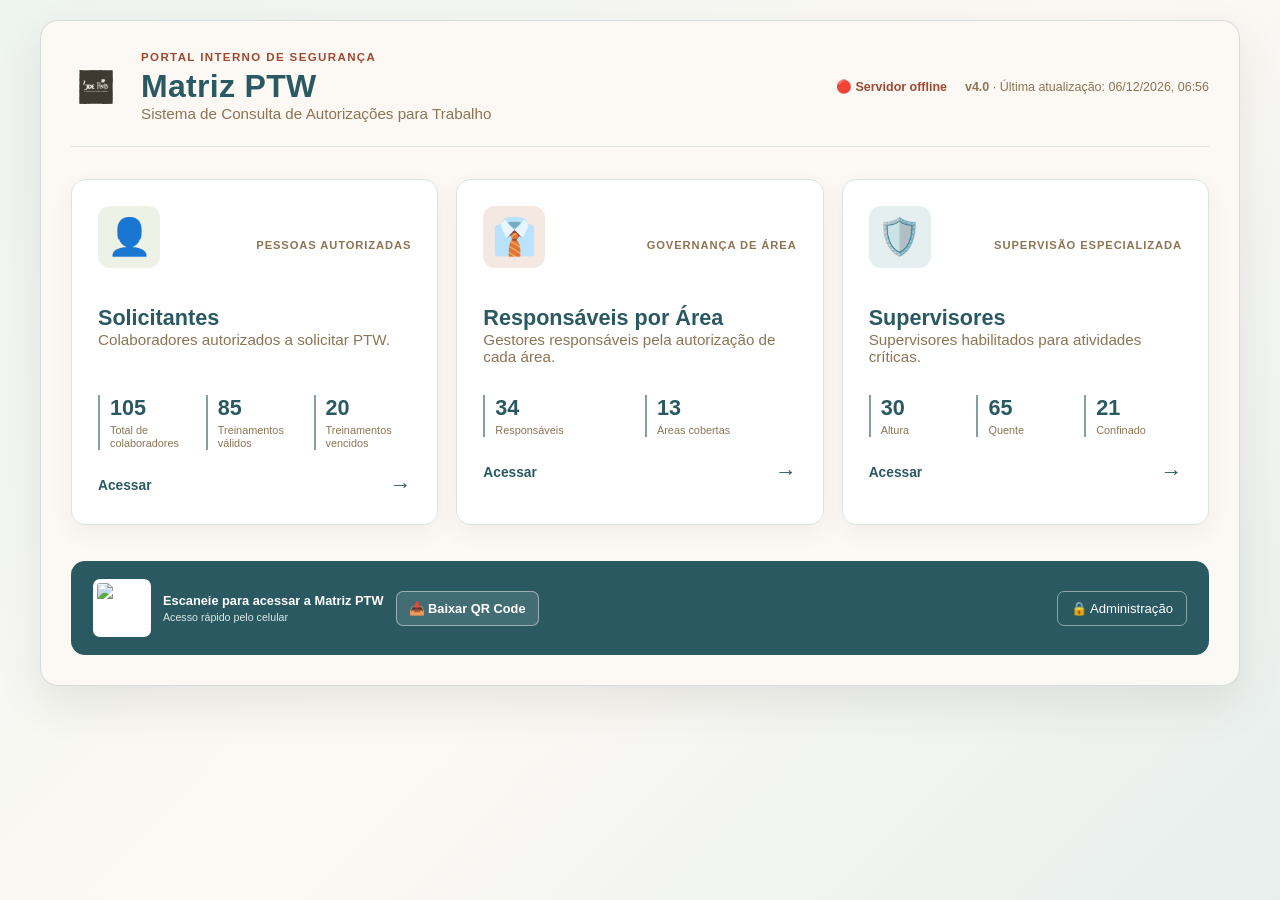
==== commit ea4b5392: "feat: refine PTW dashboard experience" ====
--- a/index.html
+++ b/index.html
@@ -19,7 +19,7 @@
             </div>
             <div class="header-meta">
                 <span id="status-servidor" class="status-pill status-pending">Verificando API</span>
-                <span><strong>v4.0</strong> · <span id="data-atualizacao">Carregando...</span></span>
+                <span><strong>v4.0</strong> · Última atualização: <span id="data-atualizacao">Carregando...</span></span>
             </div>
         </header>
 
--- a/style.css
+++ b/style.css
@@ -805,7 +805,7 @@
 .servidor-offline { color: var(--jde-ambition) !important; }
 
 .menu-principal { gap: 18px; margin: 8px 0 34px; }
-.card-menu { border: 1px solid var(--jde-line); border-radius: 14px; box-shadow: 0 8px 24px rgba(63, 58, 49, .06); cursor: default; padding: 26px; text-align: left; transition: transform .22s ease, box-shadow .22s ease, border-color .22s ease; }
+.card-menu { animation: ptw-card-in .45s ease both; border: 1px solid var(--jde-line); border-radius: 14px; box-shadow: 0 8px 24px rgba(63, 58, 49, .06); cursor: default; padding: 26px; text-align: left; transition: transform .22s ease, box-shadow .22s ease, border-color .22s ease; }.card-menu:nth-child(2) { animation-delay: .08s; }.card-menu:nth-child(3) { animation-delay: .16s; }
 .card-menu:hover { border-color: var(--jde-possibility); box-shadow: 0 18px 34px rgba(42, 89, 98, .14); transform: translateY(-5px); }
 .card-menu-top { align-items: center; display: flex; justify-content: space-between; }
 .card-menu .icon { align-items: center; background: #e7efed; border-radius: 12px; display: flex; font-size: 2.25rem; height: 62px; justify-content: center; width: 62px; }
@@ -832,8 +832,11 @@
 
 .admin-dashboard { margin-top: 8px; }.admin-overview { display: grid; gap: 14px; grid-template-columns: repeat(3, 1fr); margin-bottom: 24px; }.admin-overview-card { background: #edf3f1; border: 1px solid var(--jde-line); border-radius: 12px; padding: 17px; }.admin-overview-card div { color: var(--jde-focus); font-weight: 800; }.admin-overview-card small { color: var(--jde-mocha); display: block; margin-top: 5px; }.admin-upload-grid { gap: 16px; }.admin-upload-card { background: #fff; border: 1px solid var(--jde-line); border-top: 4px solid var(--jde-focus); box-shadow: 0 8px 20px rgba(63,58,49,.06); }.admin-upload-card h3 { color: var(--jde-focus); }.admin-upload-card p { color: var(--jde-mocha); }.admin-card-green { border-top-color: var(--jde-direction); }.admin-card-copper { border-top-color: var(--jde-ambition); }.admin-card-label { color: var(--jde-mocha); font-size: .7rem; font-weight: 800; letter-spacing: .1em; text-transform: uppercase; }.history-panel { margin-top: 34px; }.section-heading { align-items: end; display: flex; justify-content: space-between; margin-bottom: 14px; }.section-heading h2 { color: var(--jde-focus); margin-top: 4px; }.btn-secundario { background: #e7efed; border: 0; border-radius: 7px; color: var(--jde-focus); cursor: pointer; font-weight: 700; padding: 9px 13px; }
 .admin-login { background: #fff; border: 1px solid var(--jde-line); box-shadow: 0 10px 28px rgba(63,58,49,.06); }.admin-login h2 { color: var(--jde-focus); }
+.admin-success { background: #edf1e6; border-left: 3px solid var(--jde-direction); border-radius: 8px; color: var(--jde-direction); font-weight: 700; margin-bottom: 18px; padding: 11px 14px; }
 .admin-card-actions { display: flex; flex-wrap: wrap; gap: 8px; }.admin-card-actions .btn-atualizar { font-size: .76rem; padding: 8px 10px; }
 .backup-panel { background: #f5f8f5; border: 1px solid var(--jde-line); border-radius: 14px; margin-top: 22px; padding: 20px; }.backup-warning { background: #f3e9e2; border-left: 3px solid var(--jde-freedom); color: var(--jde-doppio); font-size: .86rem; margin: 14px 0; padding: 11px 13px; }.backup-download-all { background: var(--jde-focus); border: 0; border-radius: 7px; color: #fff; cursor: pointer; font-weight: 800; padding: 10px 14px; }.backup-download-all:hover { background: #1e454c; }.backup-groups { display: grid; gap: 12px; grid-template-columns: repeat(3, 1fr); }.backup-group { background: #fff; border: 1px solid var(--jde-line); border-radius: 10px; display: flex; flex-direction: column; gap: 8px; padding: 14px; }.backup-group strong { color: var(--jde-focus); font-size: .9rem; }.backup-group a { color: var(--jde-mocha); font-size: .78rem; font-weight: 700; text-decoration: none; }.backup-group a:hover { color: var(--jde-ambition); text-decoration: underline; }
 
 @media (max-width: 768px) { .header-meta { align-items: flex-start; flex-direction: column; gap: 7px; }.stats-grid, .stats-grid-4, .admin-overview, .backup-groups { grid-template-columns: 1fr 1fr; }.card-metrics { gap: 7px; }.card-metrics strong { font-size: 1.15rem; }.corporate-footer { align-items: flex-start; flex-direction: column; }.section-heading { align-items: flex-start; flex-direction: column; gap: 12px; } }
-@media (max-width: 480px) { .stats-grid, .stats-grid-4, .admin-overview { grid-template-columns: 1fr; }.card-menu { padding: 21px; } }+@media (max-width: 480px) { .stats-grid, .stats-grid-4, .admin-overview { grid-template-columns: 1fr; }.card-menu { padding: 21px; } }
+@keyframes ptw-card-in { from { opacity: 0; transform: translateY(10px); } to { opacity: 1; transform: translateY(0); } }
+@media (prefers-reduced-motion: reduce) { *, *::before, *::after { animation-duration: .01ms !important; animation-iteration-count: 1 !important; scroll-behavior: auto !important; transition-duration: .01ms !important; } }
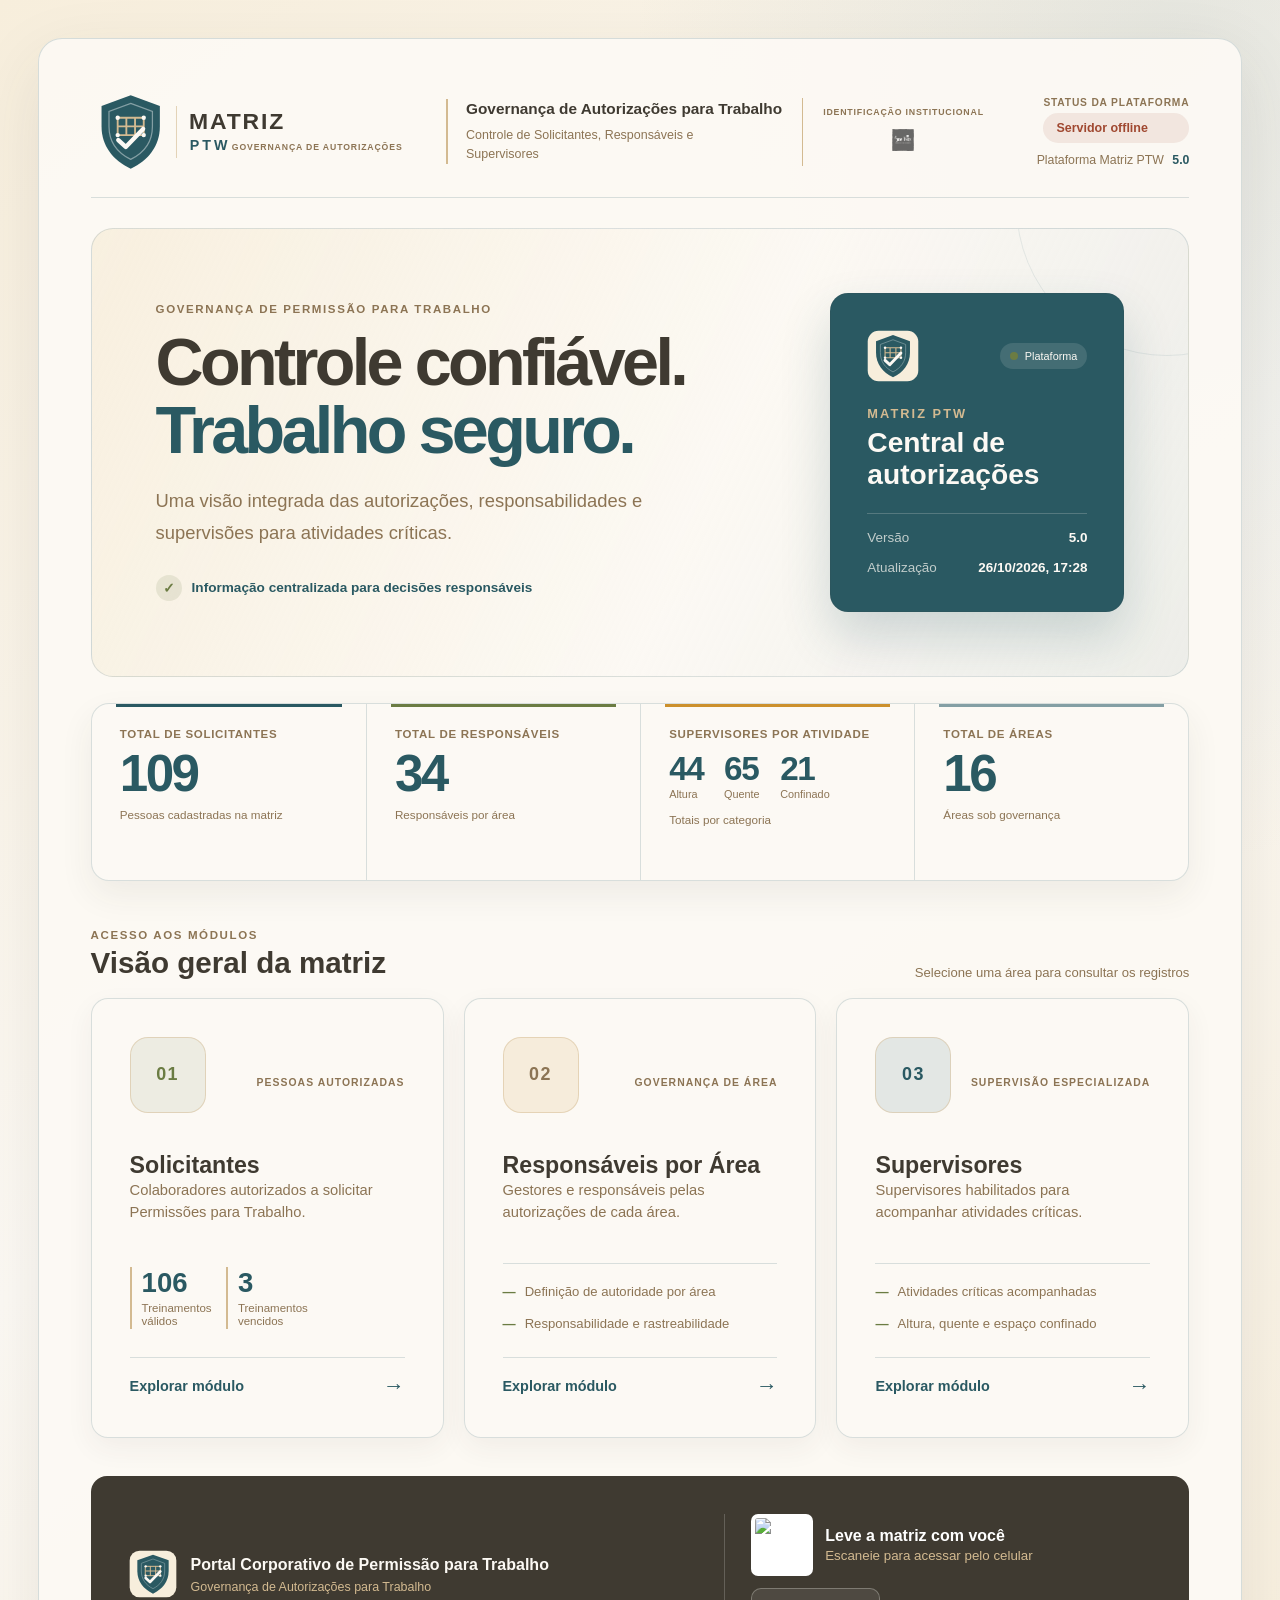
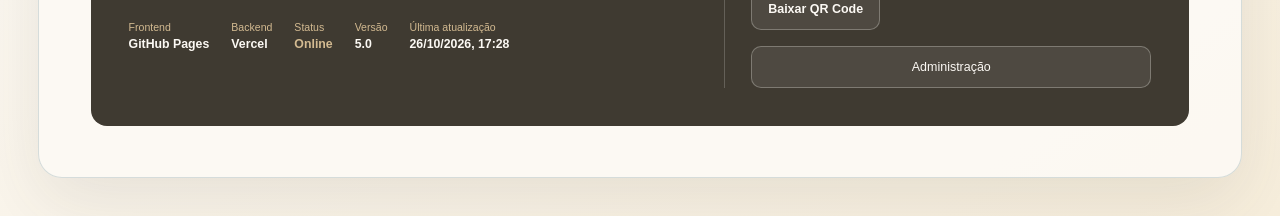
==== commit 533ba126: "Moderniza identidade visual da Matriz PTW Co-authored-by: Copilot <223556219+Copilot@users.noreply.g" ====
--- a/index.html
+++ b/index.html
@@ -3,73 +3,167 @@
 <head>
     <meta charset="UTF-8" />
     <meta name="viewport" content="width=device-width, initial-scale=1.0" />
+    <meta name="theme-color" content="#fcf9f4" />
     <title>Matriz PTW - Sistema de Visualização</title>
+    <link rel="icon" href="favicon.ico" sizes="any" />
+    <link rel="icon" href="favicon.svg" type="image/svg+xml" />
+    <link rel="apple-touch-icon" href="apple-touch-icon.png" />
     <link rel="stylesheet" href="style.css" />
 </head>
 <body>
-    <div class="container">
-        <header class="site-header">
-            <div class="header-top">
-                <img src="imagens/logo-jde.png" alt="JDE Logo" class="logo-jde" />
-                <div>
-                    <p class="eyebrow">Portal interno de segurança</p>
-                    <h1>Matriz PTW</h1>
-                    <p>Sistema de Consulta de Autorizações para Trabalho</p>
+    <div class="container home-container">
+        <header class="site-header home-header">
+            <div class="brand-lockup">
+                <div class="brand-primary">
+                    <img src="imagens/matriz-ptw-horizontal.svg" alt="Matriz PTW" class="logo-ptw" />
+                    <div class="brand-descriptor">
+                        <strong>Governança de Autorizações para Trabalho</strong>
+                        <span>Controle de Solicitantes, Responsáveis e Supervisores</span>
+                    </div>
+                </div>
+                <span class="brand-divider" aria-hidden="true"></span>
+                <div class="brand-secondary">
+                    <span>Identificação institucional</span>
+                    <img src="imagens/logo-jde.png" alt="JDE" class="logo-jde" />
                 </div>
             </div>
             <div class="header-meta">
-                <span id="status-servidor" class="status-pill status-pending">Verificando API</span>
-                <span><strong>v4.0</strong> · Última atualização: <span id="data-atualizacao">Carregando...</span></span>
+                <span class="header-status">
+                    <span class="header-status-label">Status da plataforma</span>
+                    <span id="status-servidor" class="status-pill status-pending">Verificando API</span>
+                </span>
+                <span class="header-version">Plataforma Matriz PTW <strong>5.0</strong></span>
             </div>
         </header>
 
-        <main class="menu-principal">
-            <div class="card-menu card-solicitantes">
-                <div class="card-menu-top"><div class="icon">👤</div><span class="card-kicker">Pessoas autorizadas</span></div>
-                <h2>Solicitantes</h2>
-                <p>Colaboradores autorizados a solicitar PTW.</p>
-                <div class="card-metrics">
-                    <div><strong id="homeSolicitantesTotal">--</strong><span>Total de colaboradores</span></div>
-                    <div><strong id="homeSolicitantesValidos">--</strong><span>Treinamentos válidos</span></div>
-                    <div><strong id="homeSolicitantesVencidos">--</strong><span>Treinamentos vencidos</span></div>
+        <main>
+            <section class="home-hero" aria-labelledby="home-title">
+                <div class="hero-copy">
+                    <p class="eyebrow">Governança de Permissão para Trabalho</p>
+                    <h1 id="home-title">Controle confiável.<br /><span>Trabalho seguro.</span></h1>
+                    <p class="hero-description">Uma visão integrada das autorizações, responsabilidades e supervisões para atividades críticas.</p>
+                    <div class="hero-assurance"><span class="assurance-mark" aria-hidden="true">✓</span> Informação centralizada para decisões responsáveis</div>
                 </div>
-                <a class="card-action" href="solicitantes.html">Acessar <span aria-hidden="true">→</span></a>
-            </div>
+                <aside class="platform-card" aria-label="Status da plataforma">
+                    <div class="platform-card-top">
+                        <img src="imagens/matriz-ptw-quadrada.svg" alt="" class="platform-mark" />
+                        <span class="platform-indicator"><i aria-hidden="true"></i> Plataforma</span>
+                    </div>
+                    <p class="platform-label">MATRIZ PTW</p>
+                    <h2>Central de autorizações</h2>
+                    <div class="platform-meta">
+                        <span>Versão <strong>5.0</strong></span>
+                        <span>Atualização <strong id="platform-update">Aguardando dados</strong></span>
+                    </div>
+                </aside>
+            </section>
 
-            <div class="card-menu card-responsaveis">
-                <div class="card-menu-top"><div class="icon">👔</div><span class="card-kicker">Governança de área</span></div>
-                <h2>Responsáveis por Área</h2>
-                <p>Gestores responsáveis pela autorização de cada área.</p>
-                <div class="card-metrics card-metrics-2">
-                    <div><strong id="homeResponsaveisTotal">--</strong><span>Responsáveis</span></div>
-                    <div><strong id="homeResponsaveisAreas">--</strong><span>Áreas cobertas</span></div>
+            <section class="institutional-indicators" aria-label="Indicadores institucionais">
+                <div class="institutional-indicator">
+                    <span class="indicator-label">Total de solicitantes</span>
+                    <strong id="homeSolicitantesTotal">--</strong>
+                    <span class="indicator-caption">Pessoas cadastradas na matriz</span>
                 </div>
-                <a class="card-action" href="responsaveis.html">Acessar <span aria-hidden="true">→</span></a>
-            </div>
+                <div class="institutional-indicator">
+                    <span class="indicator-label">Total de responsáveis</span>
+                    <strong id="homeResponsaveisTotal">--</strong>
+                    <span class="indicator-caption">Responsáveis por área</span>
+                </div>
+                <div class="institutional-indicator institutional-supervisors">
+                    <span class="indicator-label">Supervisores por atividade</span>
+                    <div class="supervisor-breakdown">
+                        <span><strong id="homeSupervisoresAltura">--</strong><small>Altura</small></span>
+                        <span><strong id="homeSupervisoresQuente">--</strong><small>Quente</small></span>
+                        <span><strong id="homeSupervisoresConfinado">--</strong><small>Confinado</small></span>
+                    </div>
+                    <span class="indicator-caption">Totais por categoria</span>
+                </div>
+                <div class="institutional-indicator">
+                    <span class="indicator-label">Total de áreas</span>
+                    <strong id="homeResponsaveisAreas">--</strong>
+                    <span class="indicator-caption">Áreas sob governança</span>
+                </div>
+            </section>
 
-            <div class="card-menu card-supervisores">
-                <div class="card-menu-top"><div class="icon">🛡️</div><span class="card-kicker">Supervisão especializada</span></div>
-                <h2>Supervisores</h2>
-                <p>Supervisores habilitados para atividades críticas.</p>
-                <div class="card-metrics">
-                    <div><strong id="homeSupervisoresAltura">--</strong><span>Altura</span></div>
-                    <div><strong id="homeSupervisoresQuente">--</strong><span>Quente</span></div>
-                    <div><strong id="homeSupervisoresConfinado">--</strong><span>Confinado</span></div>
+            <section class="modules-section" aria-labelledby="modules-title">
+                <div class="section-intro">
+                    <div>
+                        <p class="eyebrow">Acesso aos módulos</p>
+                        <h2 id="modules-title">Visão geral da matriz</h2>
+                    </div>
+                    <span class="section-caption">Selecione uma área para consultar os registros</span>
                 </div>
-                <a class="card-action" href="supervisores.html">Acessar <span aria-hidden="true">→</span></a>
-            </div>
+
+                <div class="menu-principal">
+                    <article class="card-menu card-solicitantes">
+                        <div class="card-menu-top">
+                            <div class="icon" aria-hidden="true"><span>01</span></div>
+                            <span class="card-kicker">Pessoas autorizadas</span>
+                        </div>
+                        <h3>Solicitantes</h3>
+                        <p>Colaboradores autorizados a solicitar Permissões para Trabalho.</p>
+                        <div class="card-metrics">
+                            <div><strong id="homeSolicitantesValidos">--</strong><span>Treinamentos válidos</span></div>
+                            <div><strong id="homeSolicitantesVencidos">--</strong><span>Treinamentos vencidos</span></div>
+                        </div>
+                        <a class="card-action" href="solicitantes.html">Explorar módulo <span aria-hidden="true">→</span></a>
+                    </article>
+
+                    <article class="card-menu card-responsaveis">
+                        <div class="card-menu-top">
+                            <div class="icon" aria-hidden="true"><span>02</span></div>
+                            <span class="card-kicker">Governança de área</span>
+                        </div>
+                        <h3>Responsáveis por Área</h3>
+                        <p>Gestores e responsáveis pelas autorizações de cada área.</p>
+                        <div class="card-feature-list">
+                            <span>Definição de autoridade por área</span>
+                            <span>Responsabilidade e rastreabilidade</span>
+                        </div>
+                        <a class="card-action" href="responsaveis.html">Explorar módulo <span aria-hidden="true">→</span></a>
+                    </article>
+
+                    <article class="card-menu card-supervisores">
+                        <div class="card-menu-top">
+                            <div class="icon" aria-hidden="true"><span>03</span></div>
+                            <span class="card-kicker">Supervisão especializada</span>
+                        </div>
+                        <h3>Supervisores</h3>
+                        <p>Supervisores habilitados para acompanhar atividades críticas.</p>
+                        <div class="card-feature-list">
+                            <span>Atividades críticas acompanhadas</span>
+                            <span>Altura, quente e espaço confinado</span>
+                        </div>
+                        <a class="card-action" href="supervisores.html">Explorar módulo <span aria-hidden="true">→</span></a>
+                    </article>
+                </div>
+            </section>
         </main>
 
         <footer class="corporate-footer">
-            <div class="footer-left">
+            <div class="footer-institution">
+                <div class="footer-brand">
+                    <img src="imagens/matriz-ptw-quadrada.svg" alt="" class="footer-brand-mark" />
+                    <div>
+                        <strong>Portal Corporativo de Permissão para Trabalho</strong>
+                        <span>Governança de Autorizações para Trabalho</span>
+                    </div>
+                </div>
+                <div class="footer-details">
+                    <span>Frontend <strong>GitHub Pages</strong></span>
+                    <span>Backend <strong>Vercel</strong></span>
+                    <span>Status <strong class="footer-status-online">Online</strong></span>
+                    <span>Versão <strong>5.0</strong></span>
+                    <span>Última atualização <strong id="data-atualizacao">Carregando...</strong></span>
+                </div>
+            </div>
+            <div class="footer-utility">
                 <div class="footer-qr-block">
                     <img id="qrIndex" src="" alt="QR Code para acessar a Matriz PTW" class="footer-qr" />
-                    <span><strong>Escaneie para acessar a Matriz PTW</strong><small>Acesso rápido pelo celular</small></span>
-                    <button type="button" id="btnBaixarQrIndex" class="footer-qr-download" onclick="baixarQRCode('qrIndex')">📥 Baixar QR Code</button>
+                    <span><strong>Leve a matriz com você</strong><small>Escaneie para acessar pelo celular</small></span>
+                    <button type="button" id="btnBaixarQrIndex" class="footer-qr-download" onclick="baixarQRCode('qrIndex')">Baixar QR Code</button>
                 </div>
-            </div>
-            <div class="footer-right">
-                <a href="admin.html" class="footer-admin-link">🔒 Administração</a>
+                <a href="admin.html" class="footer-admin-link">Administração</a>
             </div>
         </footer>
     </div>
@@ -77,4 +171,4 @@
     <script src="config.js"></script>
     <script src="script.js"></script>
 </body>
-</html>+</html>
--- a/style.css
+++ b/style.css
@@ -834,9 +834,571 @@
 .admin-login { background: #fff; border: 1px solid var(--jde-line); box-shadow: 0 10px 28px rgba(63,58,49,.06); }.admin-login h2 { color: var(--jde-focus); }
 .admin-success { background: #edf1e6; border-left: 3px solid var(--jde-direction); border-radius: 8px; color: var(--jde-direction); font-weight: 700; margin-bottom: 18px; padding: 11px 14px; }
 .admin-card-actions { display: flex; flex-wrap: wrap; gap: 8px; }.admin-card-actions .btn-atualizar { font-size: .76rem; padding: 8px 10px; }
-.backup-panel { background: #f5f8f5; border: 1px solid var(--jde-line); border-radius: 14px; margin-top: 22px; padding: 20px; }.backup-warning { background: #f3e9e2; border-left: 3px solid var(--jde-freedom); color: var(--jde-doppio); font-size: .86rem; margin: 14px 0; padding: 11px 13px; }.backup-download-all { background: var(--jde-focus); border: 0; border-radius: 7px; color: #fff; cursor: pointer; font-weight: 800; padding: 10px 14px; }.backup-download-all:hover { background: #1e454c; }.backup-groups { display: grid; gap: 12px; grid-template-columns: repeat(3, 1fr); }.backup-group { background: #fff; border: 1px solid var(--jde-line); border-radius: 10px; display: flex; flex-direction: column; gap: 8px; padding: 14px; }.backup-group strong { color: var(--jde-focus); font-size: .9rem; }.backup-group a { color: var(--jde-mocha); font-size: .78rem; font-weight: 700; text-decoration: none; }.backup-group a:hover { color: var(--jde-ambition); text-decoration: underline; }
+.backup-panel { background: #f5f8f5; border: 1px solid var(--jde-line); border-radius: 14px; margin-top: 22px; padding: 20px; }.backup-warning { background: #f3e9e2; border-left: 3px solid var(--jde-freedom); color: var(--jde-doppio); font-size: .86rem; margin: 14px 0; padding: 11px 13px; }.backup-download-all { background: var(--jde-focus); border: 0; border-radius: 7px; color: #fff; cursor: pointer; font-weight: 800; padding: 10px 14px; }.backup-download-all:hover { background: #1e454c; }.backup-groups { display: grid; gap: 12px; grid-template-columns: repeat(3, 1fr); }.backup-group { background: #fff; border: 1px solid var(--jde-line); border-radius: 10px; display: flex; flex-direction: column; gap: 8px; padding: 14px; }.backup-group strong { color: var(--jde-focus); font-size: .9rem; }.backup-group a, .backup-group button { background: none; border: 0; color: var(--jde-mocha); cursor: pointer; font: inherit; font-size: .78rem; font-weight: 700; padding: 0; text-align: left; text-decoration: none; }.backup-group a:hover, .backup-group button:hover { color: var(--jde-ambition); text-decoration: underline; }
 
 @media (max-width: 768px) { .header-meta { align-items: flex-start; flex-direction: column; gap: 7px; }.stats-grid, .stats-grid-4, .admin-overview, .backup-groups { grid-template-columns: 1fr 1fr; }.card-metrics { gap: 7px; }.card-metrics strong { font-size: 1.15rem; }.corporate-footer { align-items: flex-start; flex-direction: column; }.section-heading { align-items: flex-start; flex-direction: column; gap: 12px; } }
 @media (max-width: 480px) { .stats-grid, .stats-grid-4, .admin-overview { grid-template-columns: 1fr; }.card-menu { padding: 21px; } }
 @keyframes ptw-card-in { from { opacity: 0; transform: translateY(10px); } to { opacity: 1; transform: translateY(0); } }
-@media (prefers-reduced-motion: reduce) { *, *::before, *::after { animation-duration: .01ms !important; animation-iteration-count: 1 !important; scroll-behavior: auto !important; transition-duration: .01ms !important; } }+@media (prefers-reduced-motion: reduce) { *, *::before, *::after { animation-duration: .01ms !important; animation-iteration-count: 1 !important; scroll-behavior: auto !important; transition-duration: .01ms !important; } }
+
+/* MATRIZ PTW design system */
+:root {
+    --flat-white: #fcf9f4;
+    --crema: #f7eedc;
+    --latte: #d3ba91;
+    --mocha: #8c7454;
+    --doppio: #3f3a31;
+    --possibility: #849fa4;
+    --focus: #2a5962;
+    --direction: #6b7c43;
+    --ambition: #a04830;
+    --freedom: #cc902d;
+    --jde-focus: var(--focus);
+    --jde-possibility: var(--possibility);
+    --jde-flat-white: var(--flat-white);
+    --jde-direction: var(--direction);
+    --jde-ambition: var(--ambition);
+    --jde-mocha: var(--mocha);
+    --jde-doppio: var(--doppio);
+    --jde-freedom: var(--freedom);
+    --jde-line: rgba(132, 159, 164, .3);
+    --jde-shadow: 0 24px 70px rgba(63, 58, 49, .1);
+    color-scheme: light;
+}
+
+html { min-width: 320px; scroll-behavior: smooth; }
+body {
+    background:
+        radial-gradient(ellipse at 92% 3%, rgba(132, 159, 164, .18), transparent 34rem),
+        linear-gradient(145deg, var(--crema), var(--flat-white) 48%, var(--crema));
+    color: var(--doppio);
+    padding: clamp(14px, 3vw, 42px);
+}
+.container {
+    background: rgba(252, 249, 244, .94);
+    border: 1px solid rgba(132, 159, 164, .32);
+    border-radius: 24px;
+    box-shadow: var(--jde-shadow);
+    max-width: 1440px;
+    min-height: calc(100vh - clamp(28px, 6vw, 84px));
+    padding: clamp(22px, 4vw, 56px);
+}
+header, .site-header {
+    border-bottom: 1px solid var(--jde-line);
+    margin-bottom: 32px;
+    padding-bottom: 24px;
+}
+.header-top { align-items: center; gap: clamp(20px, 3vw, 42px); }
+.brand-lockup { align-items: center; display: flex; flex: 0 0 auto; gap: 14px; }
+.logo-ptw { display: block; height: 48px; width: auto; }
+.brand-divider { background: var(--latte); height: 36px; width: 1px; }
+.logo-jde { height: 36px; width: auto; }
+.header-copy h1, header h1 { color: var(--focus); font-size: clamp(1.35rem, 2.2vw, 1.8rem); line-height: 1.15; }
+.header-copy p { margin-top: 6px; }
+.btn-voltar, .btn-atualizar, .btn-secundario, .backup-download-all, .footer-qr-download, .footer-admin-link {
+    align-items: center;
+    border: 1px solid transparent;
+    border-radius: 10px;
+    display: inline-flex;
+    justify-content: center;
+    min-height: 42px;
+    padding: 10px 16px;
+    transition: background-color .2s ease, box-shadow .2s ease, transform .2s ease;
+}
+.btn-voltar { background: var(--crema); color: var(--doppio); }
+.btn-voltar:hover { background: var(--latte); color: var(--doppio); }
+.btn-atualizar { background: var(--focus); color: var(--flat-white); }
+.btn-atualizar:hover { background: var(--doppio); box-shadow: 0 8px 18px rgba(42, 89, 98, .2); transform: translateY(-1px); }
+:where(button, a, input, select):focus-visible {
+    outline: 3px solid var(--freedom);
+    outline-offset: 3px;
+}
+
+/* Home */
+.home-header { align-items: center; margin-bottom: 0; }
+.home-header .header-meta { align-items: flex-end; flex-direction: column; gap: 9px; }
+.header-update { color: var(--mocha); font-size: .79rem; }
+.header-update strong { color: var(--doppio); margin-left: 5px; }
+.status-pill { align-items: center; background: var(--crema); color: var(--mocha); gap: 8px; padding: 8px 13px; }
+.status-pill::before, .platform-indicator i {
+    background: var(--freedom);
+    border-radius: 50%;
+    content: "";
+    display: inline-block;
+    height: 8px;
+    width: 8px;
+}
+.status-pill.servidor-online::before { background: var(--direction); }
+.status-pill.servidor-offline::before { background: var(--ambition); }
+#status-servidor.servidor-online, #status-servidor.servidor-offline {
+    border-radius: 99px;
+    display: inline-flex;
+    font-weight: 700;
+    padding: 8px 13px;
+}
+#status-servidor.servidor-online { background: rgba(107, 124, 67, .12); }
+#status-servidor.servidor-offline { background: rgba(160, 72, 48, .1); }
+.home-hero {
+    align-items: center;
+    background: linear-gradient(115deg, rgba(247, 238, 220, .88), rgba(252, 249, 244, .38) 57%, rgba(132, 159, 164, .12));
+    border: 1px solid rgba(132, 159, 164, .28);
+    border-radius: 22px;
+    display: grid;
+    gap: clamp(24px, 5vw, 72px);
+    grid-template-columns: minmax(0, 1.35fr) minmax(280px, .65fr);
+    margin: 30px 0 46px;
+    overflow: hidden;
+    padding: clamp(26px, 5vw, 68px);
+    position: relative;
+}
+.home-hero::after {
+    border: 1px solid rgba(132, 159, 164, .18);
+    border-radius: 50%;
+    content: "";
+    height: 300px;
+    position: absolute;
+    right: -130px;
+    top: -175px;
+    width: 300px;
+}
+.hero-copy, .platform-card { position: relative; z-index: 1; }
+.hero-copy .eyebrow, .eyebrow { color: var(--mocha) !important; letter-spacing: .14em; }
+.hero-copy h1 {
+    color: var(--doppio);
+    font-size: clamp(2.4rem, 5.2vw, 4.8rem);
+    letter-spacing: -.055em;
+    line-height: 1.02;
+    margin: 14px 0 20px;
+}
+.hero-copy h1 span { color: var(--focus); }
+.hero-description { color: var(--mocha); font-size: clamp(1rem, 1.5vw, 1.15rem); line-height: 1.75; max-width: 580px; }
+.hero-assurance { align-items: center; color: var(--focus); display: flex; font-size: .85rem; font-weight: 700; gap: 10px; margin-top: 25px; }
+.assurance-mark { align-items: center; background: rgba(107, 124, 67, .13); border-radius: 50%; color: var(--direction); display: inline-flex; height: 26px; justify-content: center; width: 26px; }
+.platform-card {
+    background: var(--focus);
+    border: 1px solid rgba(63, 58, 49, .08);
+    border-radius: 18px;
+    box-shadow: 0 24px 50px rgba(42, 89, 98, .2);
+    color: var(--flat-white);
+    padding: 24px;
+}
+.platform-card-top { align-items: center; display: flex; justify-content: space-between; }
+.platform-mark { height: 52px; width: 52px; }
+.platform-indicator { align-items: center; background: rgba(252, 249, 244, .12); border-radius: 99px; color: var(--flat-white); display: inline-flex; font-size: .68rem; gap: 7px; padding: 7px 10px; }
+.platform-indicator i { background: var(--direction); }
+.platform-label { color: var(--latte) !important; font-size: .67rem !important; font-weight: 800; letter-spacing: .16em; margin: 24px 0 6px; }
+.platform-card h2 { color: var(--flat-white); font-size: 1.35rem; }
+.platform-meta { border-top: 1px solid rgba(252, 249, 244, .2); display: grid; gap: 12px; margin-top: 22px; padding-top: 16px; }
+.platform-meta span { color: rgba(252, 249, 244, .72); display: flex; font-size: .78rem; justify-content: space-between; }
+.platform-meta strong { color: var(--flat-white); font-weight: 600; }
+.section-intro { align-items: end; display: flex; justify-content: space-between; margin-bottom: 18px; }
+.section-intro h2 { color: var(--doppio); font-size: clamp(1.35rem, 2.5vw, 1.85rem); }
+.section-caption { color: var(--mocha); font-size: .82rem; }
+.menu-principal { gap: 18px; margin: 0 0 38px; }
+.card-menu {
+    animation: ptw-card-in .45s ease both;
+    background: var(--flat-white);
+    border: 1px solid var(--jde-line);
+    border-radius: 17px;
+    box-shadow: 0 10px 28px rgba(63, 58, 49, .06);
+    cursor: default;
+    display: flex;
+    flex-direction: column;
+    min-width: 0;
+    padding: clamp(20px, 2.3vw, 30px);
+    text-align: left;
+    transition: border-color .22s ease, box-shadow .22s ease, transform .22s ease;
+}
+.card-menu:nth-child(2) { animation-delay: .08s; }
+.card-menu:nth-child(3) { animation-delay: .16s; }
+.card-menu:hover { border-color: var(--possibility); box-shadow: 0 20px 38px rgba(42, 89, 98, .14); transform: translateY(-5px); }
+.card-menu .icon { background: var(--crema); border: 1px solid rgba(211, 186, 145, .5); border-radius: 12px; color: var(--focus); font-size: .85rem; font-weight: 800; height: 48px; letter-spacing: .08em; width: 48px; }
+.card-solicitantes .icon { background: rgba(107, 124, 67, .1); color: var(--direction); }
+.card-responsaveis .icon { background: rgba(204, 144, 45, .12); color: var(--mocha); }
+.card-supervisores .icon { background: rgba(132, 159, 164, .2); color: var(--focus); }
+.card-kicker { color: var(--mocha); font-size: .65rem; letter-spacing: .1em; }
+.card-menu h3 { color: var(--doppio); font-size: 1.23rem; margin-top: 20px; }
+.card-menu p { color: var(--mocha); line-height: 1.55; min-height: 50px; }
+.card-metrics { gap: 8px; margin: 20px 0; }
+.card-metrics div { border-color: var(--latte); min-width: 0; }
+.card-metrics strong { color: var(--focus); font-size: 1.3rem; }
+.card-metrics span { font-size: .66rem; }
+.card-action { border-top: 1px solid var(--jde-line); margin-top: auto; padding-top: 15px; }
+.card-action:hover { color: var(--ambition); }
+.corporate-footer { background: var(--doppio); border-radius: 16px; margin-top: 38px; }
+.corporate-footer .footer-left { color: var(--flat-white); }
+.corporate-footer small { color: var(--latte); }
+.footer-qr-download, .footer-admin-link { background: rgba(252, 249, 244, .08); border-color: rgba(252, 249, 244, .28); color: var(--flat-white); cursor: pointer; font-size: .78rem; text-decoration: none; }
+.footer-qr-download:hover, .footer-admin-link:hover { background: rgba(252, 249, 244, .16); }
+
+/* Internal lists */
+.stats-grid { gap: 14px; margin: 0 0 24px; }
+.stat-card { background: var(--flat-white); border: 1px solid var(--jde-line); border-radius: 14px; box-shadow: 0 8px 22px rgba(63, 58, 49, .045); padding: 20px; transition: transform .2s ease, box-shadow .2s ease; }
+.stat-card:hover { box-shadow: 0 14px 28px rgba(63, 58, 49, .09); transform: translateY(-2px); }
+.stat-card span { color: var(--mocha); font-size: .75rem; font-weight: 600; letter-spacing: .025em; }
+.stat-card strong { color: var(--focus); font-size: 1.8rem; }
+.stat-success { border-left: 4px solid var(--direction); }
+.stat-success strong { color: var(--direction); }
+.stat-danger { border-left: 4px solid var(--ambition); }
+.stat-danger strong { color: var(--ambition); }
+.filtros {
+    align-items: end;
+    background: rgba(247, 238, 220, .56);
+    border: 1px solid var(--jde-line);
+    border-radius: 16px;
+    gap: 14px;
+    padding: 18px;
+}
+.filtros > div { display: flex; flex: 1 1 190px; flex-direction: column; gap: 7px; min-width: 160px; }
+.filtros label { color: var(--doppio); font-size: .77rem; margin: 0; }
+.filtros input, .filtros select, .admin-pin-input, .upload-user-input {
+    background: var(--flat-white);
+    border: 1px solid rgba(132, 159, 164, .48);
+    border-radius: 10px;
+    color: var(--doppio);
+    min-height: 44px;
+    padding: 10px 13px;
+    transition: border-color .2s ease, box-shadow .2s ease;
+}
+.filtros input:focus, .filtros select:focus, .admin-pin-input:focus, .upload-user-input:focus { border-color: var(--focus); box-shadow: 0 0 0 3px rgba(42, 89, 98, .1); outline: none; }
+.contador { background: var(--focus); border-radius: 10px; padding: 10px 13px; }
+.tabela-container { background: var(--flat-white); border: 1px solid var(--jde-line); border-radius: 16px; box-shadow: 0 10px 28px rgba(63, 58, 49, .05); }
+table { font-size: .84rem; min-width: 680px; }
+.tabela-container thead { background: var(--focus); }
+.tabela-container thead th { letter-spacing: .035em; padding: 15px 16px; }
+.tabela-container tbody tr { transition: background-color .16s ease; }
+.tabela-container tbody tr:nth-child(even) { background: rgba(247, 238, 220, .38); }
+.tabela-container tbody tr:hover { background: rgba(132, 159, 164, .14); }
+.tabela-container tbody td { border-color: rgba(132, 159, 164, .2); padding: 14px 16px; }
+.tabela-container tbody td strong { color: var(--doppio); font-weight: 700; }
+.status-valido { color: var(--direction); font-size: .77rem; font-weight: 800; }
+.status-vencido { color: var(--ambition); font-size: .77rem; font-weight: 800; }
+.areas-lista { gap: 6px; }
+.areas-lista span { background: rgba(132, 159, 164, .18); border: 1px solid rgba(132, 159, 164, .18); border-radius: 99px; color: var(--focus); font-size: .68rem; line-height: 1.4; padding: 4px 9px; }
+.abas { background: rgba(247, 238, 220, .7); border: 1px solid var(--jde-line); border-radius: 13px; gap: 6px; padding: 5px; width: fit-content; }
+.aba { background: transparent; border-radius: 9px; color: var(--mocha); padding: 10px 18px; }
+.aba.ativa { background: var(--focus); box-shadow: 0 5px 12px rgba(42, 89, 98, .18); color: var(--flat-white); }
+.aba:hover:not(.ativa) { background: var(--flat-white); color: var(--focus); }
+.qr-code img { border-color: var(--jde-line); }
+footer:not(.corporate-footer) { border-color: var(--jde-line); }
+.footer-left { color: var(--mocha); }
+.footer-right .btn-atualizar, .footer-right .btn-voltar { font-size: .78rem; }
+
+/* Admin dashboard and dialogs */
+.admin-login-shell { margin: 20px auto 48px; max-width: 520px; }
+.admin-login-panel { background: var(--flat-white); border: 1px solid var(--jde-line); border-radius: 20px; box-shadow: 0 20px 46px rgba(63, 58, 49, .09); margin: 0; padding: clamp(26px, 5vw, 44px); text-align: left; }
+.admin-login-mark { height: 58px; margin-bottom: 22px; width: 58px; }
+.admin-login-panel h2 { color: var(--doppio); font-size: 1.65rem; margin: 5px 0 8px; }
+.admin-login-panel > p:not(.eyebrow) { color: var(--mocha); margin: 0 0 22px; }
+.admin-pin-input { font-size: 1.05rem; text-align: left; width: 100%; }
+.admin-login-error { color: var(--ambition); margin: 10px 0; }
+.admin-login-submit { justify-content: space-between; margin-top: 14px; width: 100%; }
+.admin-overview { gap: 14px; margin: 0 0 24px; }
+.admin-overview-card { background: var(--flat-white); border: 1px solid var(--jde-line); border-radius: 15px; min-height: 122px; padding: 20px; position: relative; }
+.admin-overview-card div { color: var(--focus); font-size: 1.12rem; margin-top: 12px; overflow-wrap: anywhere; }
+.admin-overview-card small { color: var(--mocha); font-size: .75rem; }
+.admin-metric-mark { color: var(--possibility); font-size: .68rem; font-weight: 800; letter-spacing: .12em; }
+.admin-upload-card { border-radius: 17px; padding: 25px; }
+.admin-upload-card h3 { font-size: 1.25rem; margin: 9px 0; }
+.admin-upload-card p { line-height: 1.55; }
+.admin-card-actions { margin-top: 14px; }
+.backup-panel, .history-panel { background: rgba(247, 238, 220, .4); border: 1px solid var(--jde-line); border-radius: 17px; padding: clamp(18px, 3vw, 28px); }
+.backup-panel { margin-top: 24px; }
+.backup-warning { background: rgba(204, 144, 45, .12); border-left-color: var(--freedom); border-radius: 8px; }
+.backup-groups { grid-template-columns: repeat(2, minmax(0, 1fr)); }
+.backup-group { border-color: var(--jde-line); border-radius: 12px; }
+.backup-group a, .backup-group button { color: var(--focus); line-height: 1.5; }
+.backup-group a:hover, .backup-group button:hover { color: var(--ambition); }
+.history-panel { margin-top: 22px; }
+.section-heading h2 { color: var(--doppio); font-size: 1.35rem; }
+.btn-secundario { background: var(--crema); color: var(--focus); cursor: pointer; }
+.btn-secundario:hover { background: var(--latte); }
+.progress-wrap, #uploadProgresso { background: var(--crema) !important; border: 1px solid var(--jde-line); border-radius: 14px !important; padding: 18px !important; }
+.progress-label { color: var(--doppio); font-size: .82rem; }
+.progress-track { background: rgba(132, 159, 164, .25); border-radius: 99px; height: 10px; overflow: hidden; width: 100%; }
+.progress-bar { background: var(--direction); border-radius: inherit; height: 100%; transition: width .3s ease; width: 0; }
+.progress-details { color: var(--mocha); font-size: .82rem; margin-top: 10px; }
+.modal { backdrop-filter: blur(5px); background: rgba(63, 58, 49, .55); padding: 16px; }
+.modal-content { border: 1px solid var(--jde-line); border-radius: 18px; }
+.modal-header { border-color: var(--jde-line); }
+.modal-header h2 { color: var(--focus); }
+.modal-close:hover { color: var(--ambition); }
+.arquivo-esperado { background: rgba(204, 144, 45, .12); border-color: var(--freedom); border-radius: 10px; }
+.arquivo-esperado strong, .arquivo-esperado span { color: var(--doppio); }
+.upload-area { background: rgba(247, 238, 220, .45); border-color: var(--possibility); }
+.upload-area.dragover, .upload-area.has-file { background: rgba(107, 124, 67, .1); border-color: var(--direction); }
+.upload-mark { align-items: center; background: rgba(132, 159, 164, .2); border-radius: 14px; color: var(--focus); display: flex; font-size: 2rem; height: 58px; justify-content: center; margin: 0 auto; width: 58px; }
+.upload-instruction { color: var(--doppio) !important; font-weight: 700; margin: 14px 0 5px !important; }
+.upload-formats { color: var(--mocha); font-size: .82rem; }
+.upload-user-label { display: block; font-size: .82rem; font-weight: 700; margin: 14px 0 7px; }
+.upload-user-input { width: 100%; }
+.upload-loading, .file-info { background: rgba(132, 159, 164, .15); border-radius: 10px; color: var(--focus); }
+.upload-error { background: rgba(160, 72, 48, .1); color: var(--ambition); }
+.admin-success { background: rgba(107, 124, 67, .1); color: var(--direction); }
+.loading-row td { color: var(--mocha); height: 98px; text-align: center; }
+.skeleton { animation: ptw-skeleton 1.35s ease-in-out infinite; background: linear-gradient(90deg, rgba(132, 159, 164, .12), rgba(132, 159, 164, .3), rgba(132, 159, 164, .12)); background-size: 200% 100%; border-radius: 99px; display: block; }
+.skeleton-line { height: 8px; margin: 0 auto 10px; max-width: 190px; }
+.loading-label { display: block; font-size: .78rem; }
+@keyframes ptw-skeleton { to { background-position: -200% 0; } }
+
+@media (max-width: 900px) {
+    .home-hero { grid-template-columns: minmax(0, 1fr) minmax(250px, .75fr); padding: 32px; }
+    .menu-principal { grid-template-columns: repeat(2, minmax(0, 1fr)); }
+    .card-menu:last-child { grid-column: 1 / -1; }
+}
+@media (max-width: 768px) {
+    body { padding: 12px; }
+    .container { border-radius: 18px; min-height: calc(100vh - 24px); padding: 20px; }
+    header, .site-header { align-items: flex-start; }
+    .header-top { align-items: flex-start; flex-direction: column; gap: 17px; }
+    .brand-lockup { gap: 10px; }
+    .logo-ptw { height: 42px; }
+    .logo-jde { height: 31px; }
+    .home-header { align-items: flex-start; flex-direction: column; gap: 18px; }
+    .home-header .header-meta { align-items: flex-start; }
+    .home-hero { grid-template-columns: 1fr; margin-top: 22px; }
+    .platform-card { max-width: none; }
+    .stats-grid, .stats-grid-4, .admin-overview { grid-template-columns: repeat(2, minmax(0, 1fr)); }
+    .backup-groups { grid-template-columns: 1fr; }
+    .filtros { align-items: stretch; }
+    .filtros > div { flex-basis: 100%; }
+    .abas { width: 100%; }
+    .aba { flex: 1; padding-inline: 8px; }
+    .corporate-footer { align-items: flex-start; }
+    .section-heading, .section-intro { align-items: flex-start; flex-direction: column; gap: 10px; }
+    .section-caption { line-height: 1.5; }
+}
+@media (max-width: 520px) {
+    .container { padding: 16px; }
+    .home-hero { gap: 24px; padding: 23px; }
+    .hero-copy h1 { font-size: clamp(2.15rem, 11vw, 3.2rem); }
+    .menu-principal { grid-template-columns: 1fr; }
+    .card-menu:last-child { grid-column: auto; }
+    .card-menu p { min-height: auto; }
+    .stats-grid, .stats-grid-4, .admin-overview { grid-template-columns: 1fr; }
+    .footer-qr-block { align-items: flex-start; }
+    .footer-qr-download { flex-basis: 100%; }
+    .footer-right { width: 100%; }
+    .footer-right > * { flex: 1; }
+    .abas { overflow-x: auto; }
+    .aba { white-space: nowrap; }
+    .modal { align-items: flex-end; padding: 8px; }
+    .modal-content { max-height: 94vh; max-width: none; width: 100%; }
+    .modal-body { padding: 18px; }
+    .modal-body > div:last-child { flex-wrap: wrap; }
+    .modal-body > div:last-child button { flex: 1 1 140px; }
+}
+@media (max-width: 700px) {
+    .tabela-dados { background: transparent; border: 0; box-shadow: none; overflow: visible; }
+    .tabela-dados table { display: block; min-width: 0; }
+    .tabela-dados thead {
+        clip: rect(0, 0, 0, 0);
+        clip-path: inset(50%);
+        height: 1px;
+        overflow: hidden;
+        position: absolute;
+        white-space: nowrap;
+        width: 1px;
+    }
+    .tabela-dados tbody { display: grid; gap: 12px; }
+    .tabela-dados tbody tr {
+        background: var(--flat-white) !important;
+        border: 1px solid var(--jde-line);
+        border-radius: 14px;
+        box-shadow: 0 8px 20px rgba(63, 58, 49, .05);
+        display: block;
+        overflow: hidden;
+        padding: 8px 14px;
+    }
+    .tabela-dados tbody tr:hover { background: var(--flat-white) !important; }
+    .tabela-dados tbody td {
+        align-items: start;
+        background: transparent;
+        display: grid;
+        gap: 12px;
+        grid-template-columns: minmax(104px, .34fr) minmax(0, 1fr);
+        overflow-wrap: anywhere;
+        padding: 12px 0;
+        text-align: left;
+    }
+    .tabela-dados tbody td::before {
+        color: var(--mocha);
+        content: attr(data-label);
+        font-size: .68rem;
+        font-weight: 800;
+        letter-spacing: .035em;
+        line-height: 1.4;
+        text-transform: uppercase;
+    }
+    .tabela-dados tbody td[colspan] { display: block; text-align: center !important; }
+    .tabela-dados tbody td[colspan]::before { content: none; }
+    .tabela-dados tbody td:last-child { border-bottom: 0; }
+    .tabela-dados .areas-lista { justify-content: flex-start; }
+    .tabela-dados .loading-row td { height: auto; }
+}
+
+/* Institutional identity refinement */
+.brand-lockup { align-items: center; gap: 20px; }
+.brand-primary { align-items: center; display: grid; gap: 20px; grid-template-columns: auto minmax(210px, 1fr); }
+.logo-ptw { height: 82px; }
+.brand-descriptor { border-left: 2px solid var(--latte); display: grid; gap: 6px; padding-left: 18px; }
+.brand-descriptor strong { color: var(--doppio); font-size: .96rem; line-height: 1.35; }
+.brand-descriptor span { color: var(--mocha); font-size: .78rem; line-height: 1.5; max-width: 300px; }
+.brand-divider { height: 68px; }
+.brand-secondary { align-items: center; display: grid; gap: 7px; justify-items: center; min-width: 76px; }
+.brand-secondary > span { color: var(--mocha); font-size: .55rem; font-weight: 700; letter-spacing: .09em; text-align: center; text-transform: uppercase; }
+.brand-secondary .logo-jde { filter: grayscale(1); height: 32px; opacity: .76; }
+.header-copy { min-width: 0; }
+.header-copy h1 { font-size: clamp(1.45rem, 2vw, 1.9rem); }
+.home-header { gap: 24px; }
+.home-header .brand-lockup { flex: 1 1 auto; }
+.home-header .header-meta { align-items: flex-end; gap: 10px; white-space: nowrap; }
+.header-status { align-items: flex-end; display: grid; gap: 5px; }
+.header-status-label { color: var(--mocha); font-size: .64rem; font-weight: 800; letter-spacing: .08em; text-transform: uppercase; }
+.header-version { color: var(--mocha); font-size: .77rem; }
+.header-version strong { color: var(--focus); margin-left: 5px; }
+.platform-card { padding: clamp(25px, 3vw, 36px); }
+.platform-card h2 { font-size: clamp(1.45rem, 2.2vw, 1.8rem); }
+.platform-label { font-size: .8rem !important; }
+.platform-meta { gap: 15px; }
+.platform-meta span { font-size: .84rem; }
+.institutional-indicators {
+    background: var(--flat-white);
+    border: 1px solid var(--jde-line);
+    border-radius: 18px;
+    box-shadow: 0 14px 34px rgba(63, 58, 49, .07);
+    display: grid;
+    grid-template-columns: repeat(4, minmax(0, 1fr));
+    margin: -20px 0 48px;
+    overflow: hidden;
+    position: relative;
+    z-index: 2;
+}
+.institutional-indicator {
+    align-content: start;
+    display: grid;
+    gap: 8px;
+    min-height: 176px;
+    padding: 24px clamp(18px, 2.2vw, 32px);
+    position: relative;
+}
+.institutional-indicator + .institutional-indicator { border-left: 1px solid var(--jde-line); }
+.institutional-indicator::before { background: var(--focus); content: ""; height: 3px; left: 24px; position: absolute; right: 24px; top: 0; }
+.institutional-indicator:nth-child(2)::before { background: var(--direction); }
+.institutional-indicator:nth-child(3)::before { background: var(--freedom); }
+.institutional-indicator:nth-child(4)::before { background: var(--possibility); }
+.indicator-label { color: var(--mocha); font-size: .72rem; font-weight: 800; letter-spacing: .06em; text-transform: uppercase; }
+.institutional-indicator > strong { color: var(--focus); font-size: clamp(2.4rem, 4vw, 3.35rem); letter-spacing: -.05em; line-height: 1; }
+.indicator-caption { color: var(--mocha); font-size: .73rem; line-height: 1.45; }
+.supervisor-breakdown { align-items: baseline; display: flex; gap: clamp(10px, 1.6vw, 24px); margin: 4px 0; }
+.supervisor-breakdown > span { display: grid; gap: 3px; }
+.supervisor-breakdown strong { color: var(--focus); font-size: clamp(1.65rem, 2.6vw, 2.3rem); letter-spacing: -.04em; line-height: 1; }
+.supervisor-breakdown small { color: var(--mocha); font-size: .68rem; }
+.menu-principal { gap: 20px; }
+.card-menu { min-height: 380px; padding: clamp(26px, 3vw, 38px); }
+.card-menu .icon { border-radius: 18px; font-size: 1.12rem; height: 76px; width: 76px; }
+.card-menu h3 { font-size: 1.45rem; margin-top: 24px; }
+.card-menu p { font-size: .92rem; min-height: 62px; }
+.card-metrics { gap: 14px; margin: 26px 0; }
+.card-metrics strong { font-size: 1.72rem; }
+.card-metrics span { font-size: .72rem; }
+.card-feature-list { border-top: 1px solid var(--jde-line); display: grid; gap: 13px; margin: 22px 0 24px; padding-top: 18px; }
+.card-feature-list span { color: var(--mocha); font-size: .82rem; line-height: 1.45; }
+.card-feature-list span::before { color: var(--direction); content: "—"; font-weight: 800; margin-right: 9px; }
+.card-action { font-size: .9rem; }
+.corporate-footer {
+    align-items: stretch;
+    display: grid;
+    gap: 26px;
+    grid-template-columns: minmax(0, 1fr) minmax(280px, .75fr);
+    padding: clamp(24px, 3vw, 38px);
+}
+.footer-institution { align-content: center; display: grid; gap: 23px; }
+.footer-brand { align-items: center; display: flex; gap: 14px; }
+.footer-brand-mark { height: 48px; width: 48px; }
+.footer-brand > div { display: grid; gap: 5px; }
+.footer-brand strong { color: var(--flat-white); font-size: 1rem; line-height: 1.35; }
+.footer-brand span { color: var(--latte); font-size: .78rem; }
+.footer-details { display: flex; flex-wrap: wrap; gap: 10px 22px; }
+.footer-details > span { color: var(--latte); display: grid; font-size: .66rem; gap: 4px; }
+.footer-details strong { color: var(--flat-white); font-size: .77rem; font-weight: 650; }
+.footer-status-online { color: var(--latte) !important; }
+.footer-utility { align-content: center; border-left: 1px solid rgba(252, 249, 244, .2); display: grid; gap: 16px; padding-left: 26px; }
+.footer-qr-block { align-items: center; }
+.footer-qr { height: 62px; width: 62px; }
+.footer-system-brand { align-items: center; display: flex; flex-wrap: wrap; gap: 16px; width: 100%; }
+.footer-ptw-logo { background: var(--flat-white); border-radius: 8px; height: 48px; padding: 4px 7px; width: 180px; }
+.footer-system-brand > div { display: grid; flex: 1 1 240px; gap: 4px; }
+.footer-system-brand > div strong { color: var(--doppio); font-size: .82rem; }
+.footer-system-brand > div span { color: var(--mocha); font-size: .72rem; }
+.footer-system-brand .logo-footer { filter: grayscale(1); height: 27px; opacity: .72; }
+.footer-system-meta { align-items: center; display: flex; flex-wrap: wrap; gap: 10px 22px; }
+.footer-system-meta > span { color: var(--mocha); display: grid; font-size: .65rem; gap: 4px; }
+.footer-system-meta > span > strong { color: var(--doppio); font-size: .74rem; font-weight: 700; }
+.footer-system-meta strong.servidor-online { color: var(--direction) !important; }
+.footer-system-meta strong.servidor-offline { color: var(--ambition) !important; }
+footer:not(.corporate-footer) { align-items: center; gap: 22px; padding: 20px 0 0; }
+footer:not(.corporate-footer) .footer-left { display: grid; flex: 1 1 720px; gap: 16px; }
+footer:not(.corporate-footer) .footer-right { flex: 0 1 auto; }
+
+@media (max-width: 1080px) {
+    .brand-lockup { gap: 14px; }
+    .brand-primary { gap: 14px; grid-template-columns: auto minmax(180px, 1fr); }
+    .logo-ptw { height: 72px; }
+    .brand-descriptor { padding-left: 13px; }
+    .brand-descriptor strong { font-size: .86rem; }
+    .brand-descriptor span { font-size: .71rem; }
+    .home-header { align-items: flex-start; }
+    .home-header .header-meta { align-items: flex-start; }
+    .header-status { align-items: flex-start; }
+    .institutional-indicator { padding-inline: 18px; }
+}
+@media (max-width: 768px) {
+    .brand-lockup { align-items: flex-start; flex-wrap: wrap; }
+    .brand-primary { grid-template-columns: auto minmax(0, 1fr); width: 100%; }
+    .logo-ptw { height: 66px; }
+    .brand-descriptor { padding-left: 14px; }
+    .brand-divider { display: none; }
+    .brand-secondary { align-items: center; display: flex; flex-direction: row; gap: 10px; margin-left: 80px; }
+    .brand-secondary > span { font-size: .52rem; }
+    .brand-secondary .logo-jde { height: 27px; }
+    .home-header .brand-lockup { width: 100%; }
+    .home-header .header-meta { flex-direction: row; flex-wrap: wrap; }
+    .institutional-indicators { grid-template-columns: repeat(2, minmax(0, 1fr)); margin: -10px 0 38px; }
+    .institutional-indicator { min-height: 154px; }
+    .institutional-indicator:nth-child(3) { border-left: 0; border-top: 1px solid var(--jde-line); }
+    .institutional-indicator:nth-child(4) { border-top: 1px solid var(--jde-line); }
+    .menu-principal { grid-template-columns: repeat(2, minmax(0, 1fr)); }
+    .card-menu { min-height: 350px; }
+    .card-menu:last-child { grid-column: 1 / -1; }
+    .corporate-footer { grid-template-columns: 1fr; }
+    .footer-utility { border-left: 0; border-top: 1px solid rgba(252, 249, 244, .2); padding: 22px 0 0; }
+    .footer-system-brand { align-items: flex-start; }
+    footer:not(.corporate-footer) { align-items: stretch; flex-direction: column; }
+    footer:not(.corporate-footer) .footer-right { justify-content: flex-start; }
+}
+@media (max-width: 520px) {
+    .brand-primary { align-items: start; gap: 10px; grid-template-columns: 1fr; }
+    .logo-ptw { height: 72px; }
+    .brand-descriptor { border-left: 0; border-top: 1px solid var(--latte); padding: 10px 0 0; }
+    .brand-descriptor strong { font-size: .85rem; }
+    .brand-descriptor span { font-size: .71rem; }
+    .brand-secondary { margin-left: 0; }
+    .home-header .header-meta { align-items: flex-start; }
+    .institutional-indicator { min-height: 142px; padding: 18px 14px; }
+    .indicator-label { font-size: .65rem; }
+    .institutional-indicator > strong { font-size: 2.2rem; }
+    .supervisor-breakdown { gap: 10px; }
+    .supervisor-breakdown strong { font-size: 1.45rem; }
+    .supervisor-breakdown small { font-size: .61rem; }
+    .menu-principal { grid-template-columns: 1fr; }
+    .card-menu, .card-menu:last-child { min-height: 320px; }
+    .card-menu:last-child { grid-column: auto; }
+    .footer-details { display: grid; grid-template-columns: repeat(2, minmax(0, 1fr)); }
+    .footer-details > span:last-child { grid-column: 1 / -1; }
+    .footer-system-brand { gap: 12px; }
+    .footer-ptw-logo { height: 42px; width: 155px; }
+    .footer-system-brand .logo-footer { height: 24px; }
+    .footer-system-meta { display: grid; grid-template-columns: repeat(2, minmax(0, 1fr)); }
+    .footer-system-meta > span:last-child { grid-column: 1 / -1; }
+}
